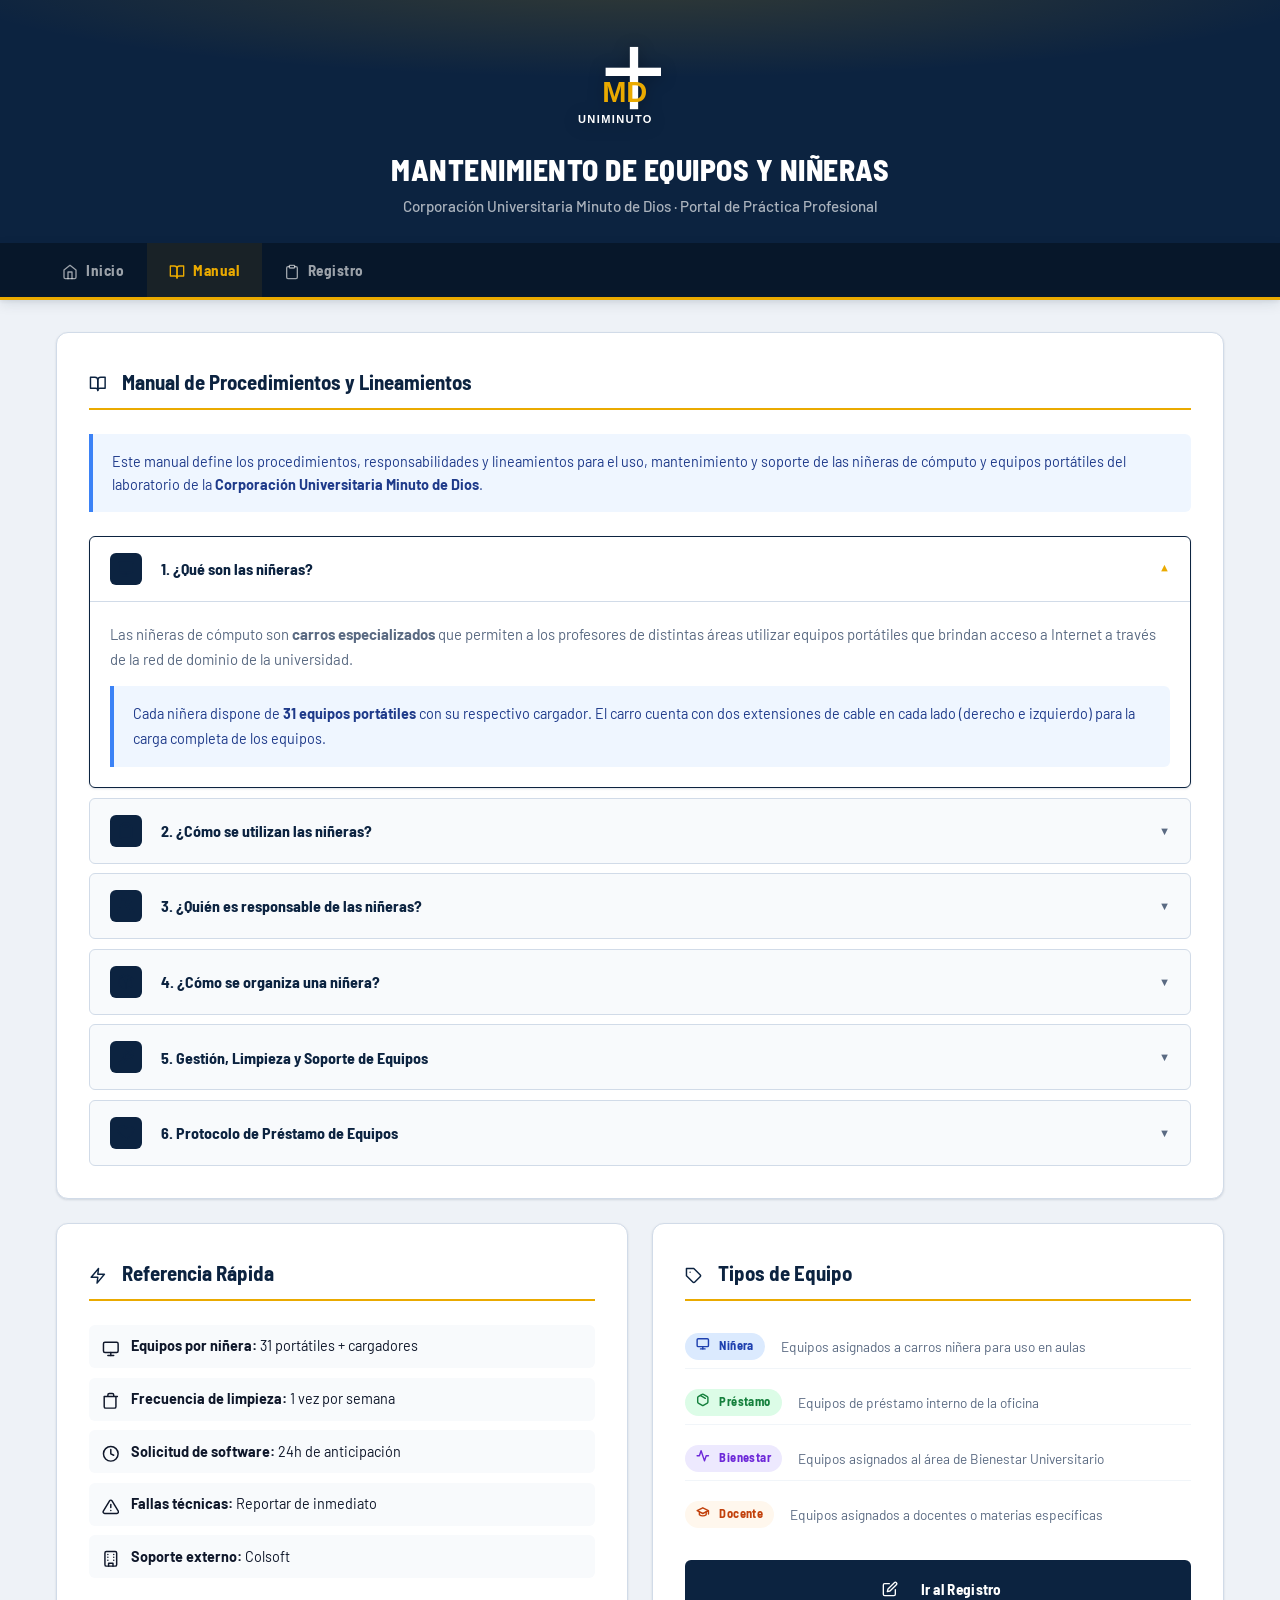
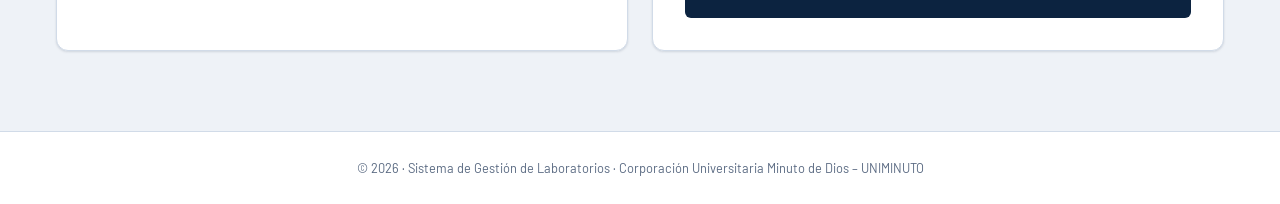
==== manual.html @ 9c257759 "PROYECTO PRACTICA PROFESIONAL - VERSION FINAL" ====
<!DOCTYPE html>
<html lang="es">
<head>
    <meta charset="UTF-8">
    <meta name="viewport" content="width=device-width, initial-scale=1.0">
    <title>Manual – Portal Laboratorios UNIMINUTO</title>
    <link rel="stylesheet" href="styles.css">
</head>
<body>

<header>
    <div class="header-container">
        <div class="logo-container">
            <svg class="uniminuto-logo" viewBox="0 0 200 130" xmlns="http://www.w3.org/2000/svg">
                <rect x="85" y="10" width="12" height="90" fill="#ffffff"/>
                <rect x="50" y="40" width="80" height="12" fill="#ffffff"/>
                <text x="45" y="90" font-family="'Arial Black', sans-serif" font-size="42" fill="#eaaa00" font-weight="bold">MD</text>
                <text x="10" y="120" font-family="'Arial', sans-serif" font-size="16" fill="#ffffff" font-weight="bold" letter-spacing="2">UNIMINUTO</text>
            </svg>
        </div>
        <h1>MANTENIMIENTO DE EQUIPOS Y NIÑERAS</h1>
        <p class="subtitle">Corporación Universitaria Minuto de Dios · Portal de Práctica Profesional</p>
    </div>
</header>

<nav>
    <div class="nav-container">
        <a href="index.html"    class="nav-link"><span class="nav-icon svg-icon" aria-hidden="true"><svg xmlns="http://www.w3.org/2000/svg" viewBox="0 0 24 24" fill="none" stroke="currentColor" stroke-width="2" stroke-linecap="round" stroke-linejoin="round"><path d="M3 9l9-7 9 7v11a2 2 0 0 1-2 2H5a2 2 0 0 1-2-2z"/><polyline points="9 22 9 12 15 12 15 22"/></svg></span> Inicio</a>
        <a href="manual.html"   class="nav-link"><span class="nav-icon svg-icon" aria-hidden="true"><svg xmlns="http://www.w3.org/2000/svg" viewBox="0 0 24 24" fill="none" stroke="currentColor" stroke-width="2" stroke-linecap="round" stroke-linejoin="round"><path d="M2 3h6a4 4 0 0 1 4 4v14a3 3 0 0 0-3-3H2z"/><path d="M22 3h-6a4 4 0 0 0-4 4v14a3 3 0 0 1 3-3h7z"/></svg></span> Manual</a>
        <a href="registro.html" class="nav-link"><span class="nav-icon svg-icon" aria-hidden="true"><svg xmlns="http://www.w3.org/2000/svg" viewBox="0 0 24 24" fill="none" stroke="currentColor" stroke-width="2" stroke-linecap="round" stroke-linejoin="round"><path d="M16 4h2a2 2 0 0 1 2 2v14a2 2 0 0 1-2 2H6a2 2 0 0 1-2-2V6a2 2 0 0 1 2-2h2"/><rect x="8" y="2" width="8" height="4" rx="1" ry="1"/></svg></span> Registro</a>
    </div>
</nav>

<main>
    <div class="grid-2">

        <!-- MANUAL PRINCIPAL -->
        <div class="card col-full">
            <h2 class="card-title">
                <span class="card-title-icon svg-icon" aria-hidden="true"><svg xmlns="http://www.w3.org/2000/svg" viewBox="0 0 24 24" fill="none" stroke="currentColor" stroke-width="2" stroke-linecap="round" stroke-linejoin="round"><path d="M2 3h6a4 4 0 0 1 4 4v14a3 3 0 0 0-3-3H2z"/><path d="M22 3h-6a4 4 0 0 0-4 4v14a3 3 0 0 1 3-3h7z"/></svg></span>
                Manual de Procedimientos y Lineamientos
            </h2>

            <div class="info-box" style="margin-bottom:1.5rem;">
                Este manual define los procedimientos, responsabilidades y lineamientos para el uso,
                mantenimiento y soporte de las niñeras de cómputo y equipos portátiles del laboratorio
                de la <strong>Corporación Universitaria Minuto de Dios</strong>.
            </div>

            <div class="accordion">

                <!-- 1 -->
                <details open>
                    <summary>
                        <span class="acc-icon svg-icon" aria-hidden="true"><svg xmlns="http://www.w3.org/2000/svg" viewBox="0 0 24 24" fill="none" stroke="currentColor" stroke-width="2" stroke-linecap="round" stroke-linejoin="round"><rect x="2" y="3" width="20" height="14" rx="2" ry="2"/><line x1="8" y1="21" x2="16" y2="21"/><line x1="12" y1="17" x2="12" y2="21"/></svg></span>
                        1. ¿Qué son las niñeras?
                        <span class="chevron">▼</span>
                    </summary>
                    <div class="acc-content">
                        <p>Las niñeras de cómputo son <strong>carros especializados</strong> que permiten a los
                        profesores de distintas áreas utilizar equipos portátiles que brindan acceso a Internet
                        a través de la red de dominio de la universidad.</p>
                        <div class="info-box">
                            Cada niñera dispone de <strong>31 equipos portátiles</strong> con su respectivo cargador.
                            El carro cuenta con dos extensiones de cable en cada lado (derecho e izquierdo)
                            para la carga completa de los equipos.
                        </div>
                    </div>
                </details>

                <!-- 2 -->
                <details>
                    <summary>
                        <span class="acc-icon svg-icon" aria-hidden="true"><svg xmlns="http://www.w3.org/2000/svg" viewBox="0 0 24 24" fill="none" stroke="currentColor" stroke-width="2" stroke-linecap="round" stroke-linejoin="round"><path d="M16 4h2a2 2 0 0 1 2 2v14a2 2 0 0 1-2 2H6a2 2 0 0 1-2-2V6a2 2 0 0 1 2-2h2"/><rect x="8" y="2" width="8" height="4" rx="1" ry="1"/></svg></span>
                        2. ¿Cómo se utilizan las niñeras?
                        <span class="chevron">▼</span>
                    </summary>
                    <div class="acc-content">
                        <p>Cada niñera se utiliza de acuerdo con la clase solicitada por el docente.</p>
                        <p>Si el profesor requiere un programa específico, debe solicitarlo directamente con los
                        <strong>responsables de jornada</strong> o con la <strong>jefa de laboratorios de cómputo</strong>
                        con anticipación.</p>
                        <div class="warning-box">
                            <span class="warn-icon svg-icon" aria-hidden="true"><svg xmlns="http://www.w3.org/2000/svg" viewBox="0 0 24 24" fill="none" stroke="currentColor" stroke-width="2" stroke-linecap="round" stroke-linejoin="round"><path d="M10.29 3.86L1.82 18a2 2 0 0 0 1.71 3h16.94a2 2 0 0 0 1.71-3L13.71 3.86a2 2 0 0 0-3.42 0z"/><line x1="12" y1="9" x2="12" y2="13"/><line x1="12" y1="17" x2="12.01" y2="17"/></svg></span>
                            <strong>Importante:</strong> Las solicitudes de software específico deben realizarse
                            con al menos 24 horas de antelación para garantizar su disponibilidad.
                        </div>
                    </div>
                </details>

                <!-- 3 -->
                <details>
                    <summary>
                        <span class="acc-icon svg-icon" aria-hidden="true"><svg xmlns="http://www.w3.org/2000/svg" viewBox="0 0 24 24" fill="none" stroke="currentColor" stroke-width="2" stroke-linecap="round" stroke-linejoin="round"><path d="M17 21v-2a4 4 0 0 0-4-4H5a4 4 0 0 0-4 4v2"/><circle cx="9" cy="7" r="4"/><path d="M23 21v-2a4 4 0 0 0-3-3.87"/><path d="M16 3.13a4 4 0 0 1 0 7.75"/></svg></span>
                        3. ¿Quién es responsable de las niñeras?
                        <span class="chevron">▼</span>
                    </summary>
                    <div class="acc-content">
                        <p>Los responsables de las niñeras y equipos son:</p>
                        <ul class="acc-list">
                            <li>El <strong>practicante</strong> asignado a la jornada.</li>
                            <li>Los <strong>responsables de jornada</strong> del laboratorio.</li>
                            <li>La <strong>jefa de laboratorios de cómputo</strong> como supervisora general.</li>
                        </ul>
                        <p>Todos son corresponsables tanto de los laboratorios de cómputo como de las niñeras
                        y los equipos de préstamo dentro de la oficina.</p>
                    </div>
                </details>

                <!-- 4 -->
                <details>
                    <summary>
                        <span class="acc-icon svg-icon" aria-hidden="true"><svg xmlns="http://www.w3.org/2000/svg" viewBox="0 0 24 24" fill="none" stroke="currentColor" stroke-width="2" stroke-linecap="round" stroke-linejoin="round"><line x1="16.5" y1="9.4" x2="7.5" y2="4.21"/><path d="M21 16V8a2 2 0 0 0-1-1.73l-7-4a2 2 0 0 0-2 0l-7 4A2 2 0 0 0 3 8v8a2 2 0 0 0 1 1.73l7 4a2 2 0 0 0 2 0l7-4A2 2 0 0 0 21 16z"/><polyline points="3.27 6.96 12 12.01 20.73 6.96"/><line x1="12" y1="22.08" x2="12" y2="12"/></svg></span>
                        4. ¿Cómo se organiza una niñera?
                        <span class="chevron">▼</span>
                    </summary>
                    <div class="acc-content">
                        <p>Cada niñera contiene bandejas de hierro. El equipo portátil debe colocarse
                        con el <strong>enchufe del cargador visible</strong>.</p>
                        <p>Los cargadores deben estar <strong>envueltos correctamente</strong> según las
                        indicaciones del responsable de jornada y conectados a los equipos.</p>
                        <div class="warning-box">
                            <span class="warn-icon svg-icon" aria-hidden="true"><svg xmlns="http://www.w3.org/2000/svg" viewBox="0 0 24 24" fill="none" stroke="currentColor" stroke-width="2" stroke-linecap="round" stroke-linejoin="round"><path d="M10.29 3.86L1.82 18a2 2 0 0 0 1.71 3h16.94a2 2 0 0 0 1.71-3L13.71 3.86a2 2 0 0 0-3.42 0z"/><line x1="12" y1="9" x2="12" y2="13"/><line x1="12" y1="17" x2="12.01" y2="17"/></svg></span>
                            <strong>Nota institucional:</strong> Las niñeras siempre deben entregarse de
                            manera ordenada desde la oficina y devolverse en el mismo estado. Si el docente
                            causa algún daño o entrega la niñera en mal estado, <strong>no se recibirá</strong>
                            y se notificará a la jefa de laboratorios.
                        </div>
                    </div>
                </details>

                <!-- 5 -->
                <details>
                    <summary>
                        <span class="acc-icon svg-icon" aria-hidden="true"><svg xmlns="http://www.w3.org/2000/svg" viewBox="0 0 24 24" fill="none" stroke="currentColor" stroke-width="2" stroke-linecap="round" stroke-linejoin="round"><path d="M14.7 6.3a1 1 0 0 0 0 1.4l1.6 1.6a1 1 0 0 0 1.4 0l3.77-3.77a6 6 0 0 1-7.94 7.94l-6.91 6.91a2.12 2.12 0 0 1-3-3l6.91-6.91a6 6 0 0 1 7.94-7.94l-3.76 3.76z"/></svg></span>
                        5. Gestión, Limpieza y Soporte de Equipos
                        <span class="chevron">▼</span>
                    </summary>
                    <div class="acc-content">

                        <h3>
                            <span class="h3-icon svg-icon" aria-hidden="true"><svg xmlns="http://www.w3.org/2000/svg" viewBox="0 0 24 24" fill="none" stroke="currentColor" stroke-width="2" stroke-linecap="round" stroke-linejoin="round"><path d="M21 15v4a2 2 0 0 1-2 2H5a2 2 0 0 1-2-2v-4"/><polyline points="17 8 12 3 7 8"/><line x1="12" y1="3" x2="12" y2="15"/></svg></span>
                            Entrega y Recepción
                        </h3>
                        <p>Cada equipo se entrega con su cargador y posee un número asignado que debe
                        registrarse en el Excel correspondiente. Los equipos deben entregarse y devolverse
                        en <strong>buen estado</strong>; cualquier daño debe reportarse de inmediato.</p>

                        <h3>
                            <span class="h3-icon svg-icon" aria-hidden="true"><svg xmlns="http://www.w3.org/2000/svg" viewBox="0 0 24 24" fill="none" stroke="currentColor" stroke-width="2" stroke-linecap="round" stroke-linejoin="round"><path d="M3 6h18M8 6V4a2 2 0 0 1 2-2h4a2 2 0 0 1 2 2v2m3 0v14a2 2 0 0 1-2 2H5a2 2 0 0 1-2-2V6h18"/></svg></span>
                            Protocolo de Limpieza Semanal
                        </h3>
                        <p>Los equipos deben limpiarse <strong>1 vez por semana sin excepciones</strong>.
                        Elementos autorizados dentro de la oficina:</p>
                        <ul class="acc-list">
                            <li><strong>Limpiador de pantalla líquido</strong> — únicamente para pantallas.</li>
                            <li><strong>Trapos secos</strong> — para la limpieza general del equipo.</li>
                            <li><strong>Espuma especializada</strong> — se aplica al trapo para teclado y
                                partes exteriores (no en pantalla).</li>
                        </ul>

                        <h3>
                            <span class="h3-icon svg-icon" aria-hidden="true"><svg xmlns="http://www.w3.org/2000/svg" viewBox="0 0 24 24" fill="none" stroke="currentColor" stroke-width="2" stroke-linecap="round" stroke-linejoin="round"><path d="M10.29 3.86L1.82 18a2 2 0 0 0 1.71 3h16.94a2 2 0 0 0 1.71-3L13.71 3.86a2 2 0 0 0-3.42 0z"/><line x1="12" y1="9" x2="12" y2="13"/><line x1="12" y1="17" x2="12.01" y2="17"/></svg></span>
                            Reporte de Fallas
                        </h3>
                        <p>Ante cualquier daño o falla técnica, el reporte debe hacerse
                        <strong>de inmediato</strong> con el responsable de jornada y la jefa de laboratorio,
                        para aplicar las medidas de garantía o soporte técnico por parte de <em>Colsoft</em>.</p>

                        <div class="info-box" style="margin-top:1rem;">
                            <span class="info-icon svg-icon" aria-hidden="true"><svg xmlns="http://www.w3.org/2000/svg" viewBox="0 0 24 24" fill="none" stroke="currentColor" stroke-width="2" stroke-linecap="round" stroke-linejoin="round"><line x1="9" y1="18" x2="15" y2="18"/><line x1="10" y1="22" x2="14" y2="22"/><path d="M15.09 14c.18-.98.65-1.74 1.41-2.5A4.65 4.65 0 0 0 18 8 6 6 0 0 0 6 8c0 1 .23 2.23 1.5 3.5A4.61 4.61 0 0 1 8.91 14"/></svg></span>
                            <strong>Tip:</strong> Utiliza la sección de <a href="registro.html" style="color:var(--primary);font-weight:700;">Registro</a>
                            para documentar cada falla o mantenimiento realizado.
                        </div>
                    </div>
                </details>

                <!-- 6 -->
                <details>
                    <summary>
                        <span class="acc-icon svg-icon" aria-hidden="true"><svg xmlns="http://www.w3.org/2000/svg" viewBox="0 0 24 24" fill="none" stroke="currentColor" stroke-width="2" stroke-linecap="round" stroke-linejoin="round"><path d="M20.84 4.61a5.5 5.5 0 0 0-7.78 0L12 5.67l-1.06-1.06a5.5 5.5 0 0 0-7.78 7.78l1.06 1.06L12 21.23l7.78-7.78 1.06-1.06a5.5 5.5 0 0 0 0-7.78z"/></svg></span>
                        6. Protocolo de Préstamo de Equipos
                        <span class="chevron">▼</span>
                    </summary>
                    <div class="acc-content">
                        <p>El préstamo de equipos internos (no pertenecientes a niñeras) sigue un proceso
                        de registro obligatorio:</p>
                        <ul class="acc-list">
                            <li>Verificar la identidad del solicitante (docente o administrativo).</li>
                            <li>Registrar el serial del equipo, tipo y nombre del responsable en el sistema.</li>
                            <li>Entregar el equipo con cargador en perfecto estado.</li>
                            <li>Verificar el estado del equipo a la devolución antes de firmar conformidad.</li>
                        </ul>
                        <div class="warning-box">
                            <span class="warn-icon svg-icon" aria-hidden="true"><svg xmlns="http://www.w3.org/2000/svg" viewBox="0 0 24 24" fill="none" stroke="currentColor" stroke-width="2" stroke-linecap="round" stroke-linejoin="round"><path d="M10.29 3.86L1.82 18a2 2 0 0 0 1.71 3h16.94a2 2 0 0 0 1.71-3L13.71 3.86a2 2 0 0 0-3.42 0z"/><line x1="12" y1="9" x2="12" y2="13"/><line x1="12" y1="17" x2="12.01" y2="17"/></svg></span>
                            Si el equipo es devuelto con daños, <strong>no se acepta</strong> y se escala
                            directamente a la jefa de laboratorios sin excepción.
                        </div>
                    </div>
                </details>

            </div>
        </div>

        <!-- REFERENCIA RÁPIDA -->
        <div class="card">
            <h2 class="card-title">
                <span class="card-title-icon svg-icon" aria-hidden="true"><svg xmlns="http://www.w3.org/2000/svg" viewBox="0 0 24 24" fill="none" stroke="currentColor" stroke-width="2" stroke-linecap="round" stroke-linejoin="round"><polygon points="13 2 3 14 12 14 11 22 21 10 12 10 13 2"/></svg></span>
                Referencia Rápida
            </h2>
            <div style="display:flex;flex-direction:column;gap:.6rem;font-size:.9rem;">
                <div class="ref-item">
                    <span class="ref-icon svg-icon" aria-hidden="true"><svg xmlns="http://www.w3.org/2000/svg" viewBox="0 0 24 24" fill="none" stroke="currentColor" stroke-width="2" stroke-linecap="round" stroke-linejoin="round"><rect x="2" y="3" width="20" height="14" rx="2" ry="2"/><line x1="8" y1="21" x2="16" y2="21"/><line x1="12" y1="17" x2="12" y2="21"/></svg></span>
                    <span><strong>Equipos por niñera:</strong> 31 portátiles + cargadores</span>
                </div>
                <div class="ref-item">
                    <span class="ref-icon svg-icon" aria-hidden="true"><svg xmlns="http://www.w3.org/2000/svg" viewBox="0 0 24 24" fill="none" stroke="currentColor" stroke-width="2" stroke-linecap="round" stroke-linejoin="round"><path d="M3 6h18M8 6V4a2 2 0 0 1 2-2h4a2 2 0 0 1 2 2v2m3 0v14a2 2 0 0 1-2 2H5a2 2 0 0 1-2-2V6h18"/></svg></span>
                    <span><strong>Frecuencia de limpieza:</strong> 1 vez por semana</span>
                </div>
                <div class="ref-item">
                    <span class="ref-icon svg-icon" aria-hidden="true"><svg xmlns="http://www.w3.org/2000/svg" viewBox="0 0 24 24" fill="none" stroke="currentColor" stroke-width="2" stroke-linecap="round" stroke-linejoin="round"><circle cx="12" cy="12" r="10"/><polyline points="12 6 12 12 16 14"/></svg></span>
                    <span><strong>Solicitud de software:</strong> 24h de anticipación</span>
                </div>
                <div class="ref-item">
                    <span class="ref-icon svg-icon" aria-hidden="true"><svg xmlns="http://www.w3.org/2000/svg" viewBox="0 0 24 24" fill="none" stroke="currentColor" stroke-width="2" stroke-linecap="round" stroke-linejoin="round"><path d="M10.29 3.86L1.82 18a2 2 0 0 0 1.71 3h16.94a2 2 0 0 0 1.71-3L13.71 3.86a2 2 0 0 0-3.42 0z"/><line x1="12" y1="9" x2="12" y2="13"/><line x1="12" y1="17" x2="12.01" y2="17"/></svg></span>
                    <span><strong>Fallas técnicas:</strong> Reportar de inmediato</span>
                </div>
                <div class="ref-item">
                    <span class="ref-icon svg-icon" aria-hidden="true"><svg xmlns="http://www.w3.org/2000/svg" viewBox="0 0 24 24" fill="none" stroke="currentColor" stroke-width="2" stroke-linecap="round" stroke-linejoin="round"><rect x="4" y="2" width="16" height="20" rx="2" ry="2"/><path d="M9 22v-4h6v4"/><path d="M8 6h.01M16 6h.01M8 10h.01M16 10h.01M8 14h.01M16 14h.01"/></svg></span>
                    <span><strong>Soporte externo:</strong> Colsoft</span>
                </div>
            </div>
        </div>

        <!-- TIPOS DE EQUIPO -->
        <div class="card">
            <h2 class="card-title">
                <span class="card-title-icon svg-icon" aria-hidden="true"><svg xmlns="http://www.w3.org/2000/svg" viewBox="0 0 24 24" fill="none" stroke="currentColor" stroke-width="2" stroke-linecap="round" stroke-linejoin="round"><path d="M20.59 13.41l-7.17 7.17a2 2 0 0 1-2.83 0L2 12V2h10l8.59 8.59a2 2 0 0 1 0 2.82z"/><line x1="7" y1="7" x2="7.01" y2="7"/></svg></span>
                Tipos de Equipo
            </h2>
            <div style="display:flex;flex-direction:column;gap:.75rem;">
                <div class="type-row">
                    <span class="badge badge-ninera">
                        <span class="badge-icon svg-icon" aria-hidden="true"><svg xmlns="http://www.w3.org/2000/svg" viewBox="0 0 24 24" fill="none" stroke="currentColor" stroke-width="2.5" stroke-linecap="round" stroke-linejoin="round"><rect x="2" y="3" width="20" height="14" rx="2" ry="2"/><line x1="8" y1="21" x2="16" y2="21"/><line x1="12" y1="17" x2="12" y2="21"/></svg></span>
                        Niñera
                    </span>
                    <span class="type-desc">Equipos asignados a carros niñera para uso en aulas</span>
                </div>
                <div class="type-row">
                    <span class="badge badge-prestamo">
                        <span class="badge-icon svg-icon" aria-hidden="true"><svg xmlns="http://www.w3.org/2000/svg" viewBox="0 0 24 24" fill="none" stroke="currentColor" stroke-width="2.5" stroke-linecap="round" stroke-linejoin="round"><line x1="16.5" y1="9.4" x2="7.5" y2="4.21"/><path d="M21 16V8a2 2 0 0 0-1-1.73l-7-4a2 2 0 0 0-2 0l-7 4A2 2 0 0 0 3 8v8a2 2 0 0 0 1 1.73l7 4a2 2 0 0 0 2 0l7-4A2 2 0 0 0 21 16z"/></svg></span>
                        Préstamo
                    </span>
                    <span class="type-desc">Equipos de préstamo interno de la oficina</span>
                </div>
                <div class="type-row">
                    <span class="badge badge-bienestar">
                        <span class="badge-icon svg-icon" aria-hidden="true"><svg xmlns="http://www.w3.org/2000/svg" viewBox="0 0 24 24" fill="none" stroke="currentColor" stroke-width="2.5" stroke-linecap="round" stroke-linejoin="round"><path d="M22 12h-4l-3 9L9 3l-3 9H2"/></svg></span>
                        Bienestar
                    </span>
                    <span class="type-desc">Equipos asignados al área de Bienestar Universitario</span>
                </div>
                <div class="type-row">
                    <span class="badge badge-docente">
                        <span class="badge-icon svg-icon" aria-hidden="true"><svg xmlns="http://www.w3.org/2000/svg" viewBox="0 0 24 24" fill="none" stroke="currentColor" stroke-width="2.5" stroke-linecap="round" stroke-linejoin="round"><path d="M22 10v6M2 10l10-5 10 5-10 5z"/><path d="M6 12v5c3 3 9 3 12 0v-5"/></svg></span>
                        Docente
                    </span>
                    <span class="type-desc">Equipos asignados a docentes o materias específicas</span>
                </div>
            </div>
            <div style="margin-top:1.5rem;">
                <a href="registro.html" class="btn btn-primary">
                    <span class="btn-icon svg-icon" aria-hidden="true"><svg xmlns="http://www.w3.org/2000/svg" viewBox="0 0 24 24" fill="none" stroke="currentColor" stroke-width="2" stroke-linecap="round" stroke-linejoin="round"><path d="M11 4H4a2 2 0 0 0-2 2v14a2 2 0 0 0 2 2h14a2 2 0 0 0 2-2v-7"/><path d="M18.5 2.5a2.121 2.121 0 0 1 3 3L12 15l-4 1 1-4 9.5-9.5z"/></svg></span>
                    Ir al Registro
                </a>
            </div>
        </div>

    </div>
</main>

<footer>
    <p>&copy; 2026 · Sistema de Gestión de Laboratorios · Corporación Universitaria Minuto de Dios – UNIMINUTO</p>
</footer>

<script src="shared.js"></script>

<style>
/* SVG icon sizing */
.svg-icon svg { width: 1.15em; height: 1.15em; display: inline-block; vertical-align: middle; }
.nav-icon.svg-icon svg { width: 1rem; height: 1rem; }
.acc-icon.svg-icon { margin-right: .5rem; }
.acc-icon.svg-icon svg { width: 1.1rem; height: 1.1rem; vertical-align: -0.1em; }
.card-title-icon.svg-icon { margin-right: .35rem; }
.card-title-icon.svg-icon svg { width: 1.1rem; height: 1.1rem; vertical-align: -0.15em; }
.ref-icon.svg-icon { flex-shrink: 0; margin-top: .05rem; }
.ref-icon.svg-icon svg { width: 1.1rem; height: 1.1rem; }
.h3-icon.svg-icon { margin-right: .35rem; }
.h3-icon.svg-icon svg { width: 1rem; height: 1rem; vertical-align: -0.1em; }
.warn-icon.svg-icon { margin-right: .4rem; vertical-align: middle; }
.warn-icon.svg-icon svg { width: 1rem; height: 1rem; }
.info-icon.svg-icon { margin-right: .4rem; vertical-align: middle; }
.info-icon.svg-icon svg { width: 1rem; height: 1rem; }
.badge-icon.svg-icon { margin-right: .3rem; }
.badge-icon.svg-icon svg { width: .85rem; height: .85rem; vertical-align: -0.05em; }
.btn-icon.svg-icon { margin-right: .4rem; }
.btn-icon.svg-icon svg { width: 1rem; height: 1rem; vertical-align: -0.1em; }

.ref-item {
    display: flex;
    align-items: flex-start;
    gap: .75rem;
    padding: .6rem .8rem;
    background: #f8fafc;
    border-radius: 6px;
}

.type-row {
    display: flex;
    align-items: center;
    gap: 1rem;
    padding: .5rem 0;
    border-bottom: 1px solid #f1f5f9;
}
.type-row:last-child { border-bottom: none; }
.type-desc { font-size: .85rem; color: var(--text-secondary); }

.warning-box { display: flex; align-items: flex-start; gap: .5rem; }
.info-box > .info-icon.svg-icon { display: inline; }
</style>
</body>
</html>
---- styles.css ----
/* ==========================================================================
   GOOGLE FONTS - Tipografía Institucional
   ========================================================================== */
@import url('https://fonts.googleapis.com/css2?family=Barlow+Semi+Condensed:wght@600;700;800&family=Barlow:wght@400;500;600;700&display=swap');

/* ==========================================================================
   VARIABLES DE DISEÑO - PALETA INSTITUCIONAL UNIMINUTO
   ========================================================================== */
:root {
    --bg-main:        #eef2f7;
    --bg-card:        #ffffff;
    --text-primary:   #0f172a;
    --text-secondary: #5a6a82;

    --primary:        #0c2340;
    --primary-light:  #163459;
    --primary-dark:   #07172a;
    --accent:         #eaaa00;
    --accent-hover:   #d49900;

    --green:  #16a34a;
    --red:    #dc2626;
    --purple: #7c3aed;
    --orange: #ea580c;

    --border: #d1dbe8;
    --radius: 6px;
    --radius-lg: 12px;
    --shadow-sm: 0 1px 3px rgba(12,35,64,.08), 0 1px 2px rgba(12,35,64,.06);
    --shadow-md: 0 4px 12px rgba(12,35,64,.10), 0 2px 4px rgba(12,35,64,.06);
    --shadow-lg: 0 10px 30px rgba(12,35,64,.15);
    --transition: 0.22s ease;

    --font-heading: 'Barlow Semi Condensed', sans-serif;
    --font-body:    'Barlow', sans-serif;
}

/* ==========================================================================
   RESET & BASE
   ========================================================================== */
*, *::before, *::after {
    margin: 0; padding: 0;
    box-sizing: border-box;
}

body {
    font-family: var(--font-body);
    background: var(--bg-main);
    color: var(--text-primary);
    line-height: 1.6;
    min-height: 100vh;
    display: flex;
    flex-direction: column;
}

a { text-decoration: none; color: inherit; }

ul { list-style: none; }

/* ==========================================================================
   HEADER
   ========================================================================== */
header {
    background: var(--primary);
    color: #fff;
    padding: 2.5rem 1.5rem 1.5rem;
    text-align: center;
    position: relative;
    overflow: hidden;
}

header::before {
    content: '';
    position: absolute;
    inset: 0;
    background: radial-gradient(ellipse 80% 60% at 50% -10%, rgba(234,170,0,.18) 0%, transparent 70%);
    pointer-events: none;
}

.header-container { position: relative; z-index: 1; }

.logo-container {
    display: flex;
    justify-content: center;
    margin-bottom: 1.4rem;
}

.uniminuto-logo {
    height: 90px;
    width: auto;
    max-width: 95%;
    filter: drop-shadow(0 2px 8px rgba(0,0,0,.3));
}

header h1 {
    font-family: var(--font-heading);
    font-size: 1.85rem;
    font-weight: 800;
    letter-spacing: 0.5px;
    line-height: 1.2;
    margin-bottom: 0.4rem;
}

.subtitle {
    color: rgba(255,255,255,.65);
    font-size: 0.95rem;
    font-weight: 500;
}

/* ==========================================================================
   NAVIGATION
   ========================================================================== */
nav {
    background: var(--primary-dark);
    border-bottom: 3px solid var(--accent);
    position: sticky;
    top: 0;
    z-index: 100;
    box-shadow: var(--shadow-md);
}

.nav-container {
    max-width: 1200px;
    margin: 0 auto;
    display: flex;
    align-items: stretch;
    gap: 0;
}

.nav-link {
    color: rgba(255,255,255,.6);
    padding: 0.9rem 1.4rem;
    font-family: var(--font-heading);
    font-size: 0.95rem;
    font-weight: 700;
    letter-spacing: 0.5px;
    display: flex;
    align-items: center;
    gap: 0.5rem;
    position: relative;
    transition: var(--transition);
    border-bottom: 3px solid transparent;
    margin-bottom: -3px;
    white-space: nowrap;
}

.nav-link:hover {
    color: #fff;
    background: rgba(255,255,255,.06);
}

.nav-link.active {
    color: var(--accent);
    border-bottom-color: var(--accent);
    background: rgba(234,170,0,.08);
}

.nav-icon { font-size: 1rem; }

/* ==========================================================================
   MAIN LAYOUT
   ========================================================================== */
main {
    flex: 1;
    max-width: 1200px;
    width: 100%;
    margin: 0 auto;
    padding: 2rem 1rem;
}

.grid-2 {
    display: grid;
    grid-template-columns: 1fr 1fr;
    gap: 1.5rem;
}

.col-full { grid-column: 1 / -1; }

/* ==========================================================================
   CARD
   ========================================================================== */
.card {
    background: var(--bg-card);
    border-radius: var(--radius-lg);
    padding: 2rem;
    box-shadow: var(--shadow-sm);
    border: 1px solid var(--border);
    transition: box-shadow var(--transition);
}

.card:hover { box-shadow: var(--shadow-md); }

.card-title {
    font-family: var(--font-heading);
    font-size: 1.3rem;
    font-weight: 700;
    color: var(--primary);
    margin-bottom: 1.5rem;
    padding-bottom: 0.6rem;
    border-bottom: 2px solid var(--accent);
    display: flex;
    align-items: center;
    gap: 0.6rem;
}

/* ==========================================================================
   STAT CARDS (dashboard)
   ========================================================================== */
.stats-grid {
    display: grid;
    grid-template-columns: repeat(4, 1fr);
    gap: 1.25rem;
    margin-bottom: 2rem;
}

.stat-card {
    background: var(--bg-card);
    border-radius: var(--radius-lg);
    padding: 1.5rem;
    box-shadow: var(--shadow-sm);
    border: 1px solid var(--border);
    display: flex;
    align-items: center;
    gap: 1.2rem;
    transition: transform var(--transition), box-shadow var(--transition);
    position: relative;
    overflow: hidden;
}

.stat-card::before {
    content: '';
    position: absolute;
    left: 0; top: 0; bottom: 0;
    width: 4px;
    border-radius: var(--radius-lg) 0 0 var(--radius-lg);
}

.stat-card:hover { transform: translateY(-2px); box-shadow: var(--shadow-md); }

.stat-card.blue::before   { background: var(--primary); }
.stat-card.green::before  { background: var(--green); }
.stat-card.purple::before { background: var(--purple); }
.stat-card.orange::before { background: var(--orange); }

.stat-icon-wrap {
    width: 52px; height: 52px;
    border-radius: var(--radius);
    display: flex;
    align-items: center;
    justify-content: center;
    font-size: 1.5rem;
    flex-shrink: 0;
}

.stat-card.blue   .stat-icon-wrap { background: #e8eef8; }
.stat-card.green  .stat-icon-wrap { background: #dcfce7; }
.stat-card.purple .stat-icon-wrap { background: #ede9fe; }
.stat-card.orange .stat-icon-wrap { background: #fff7ed; }

.stat-value {
    font-family: var(--font-heading);
    font-size: 2.4rem;
    font-weight: 800;
    line-height: 1;
    color: var(--primary);
}

.stat-label {
    font-size: 0.78rem;
    font-weight: 600;
    color: var(--text-secondary);
    text-transform: uppercase;
    letter-spacing: 0.6px;
    margin-top: 0.2rem;
}

/* ==========================================================================
   QUICK ACCESS (dashboard)
   ========================================================================== */
.quick-grid {
    display: grid;
    grid-template-columns: repeat(2, 1fr);
    gap: 1rem;
}

.quick-card {
    display: flex;
    align-items: center;
    gap: 1rem;
    padding: 1.2rem 1.4rem;
    border: 1.5px solid var(--border);
    border-radius: var(--radius);
    cursor: pointer;
    transition: var(--transition);
    background: #f8fafc;
    text-decoration: none;
    color: var(--primary);
}

.quick-card:hover {
    border-color: var(--primary);
    background: #eef2f7;
    transform: translateX(3px);
}

.quick-card .qc-icon {
    font-size: 1.8rem;
    width: 44px;
    text-align: center;
    flex-shrink: 0;
}

.quick-card .qc-title {
    font-family: var(--font-heading);
    font-size: 1rem;
    font-weight: 700;
    margin-bottom: 0.1rem;
}

.quick-card .qc-desc {
    font-size: 0.8rem;
    color: var(--text-secondary);
}

/* ==========================================================================
   ACCORDION (manual)
   ========================================================================== */
.accordion { display: flex; flex-direction: column; gap: 0.6rem; }

.accordion details {
    background: #f8fafc;
    border: 1px solid var(--border);
    border-radius: var(--radius);
    overflow: hidden;
    transition: border-color var(--transition);
}

.accordion details[open] {
    border-color: var(--primary);
    background: #fff;
    box-shadow: var(--shadow-sm);
}

.accordion summary {
    padding: 1rem 1.25rem;
    font-family: var(--font-heading);
    font-size: 1rem;
    font-weight: 700;
    color: var(--primary);
    cursor: pointer;
    list-style: none;
    display: flex;
    align-items: center;
    gap: 0.7rem;
    position: relative;
    transition: background var(--transition);
    user-select: none;
}

.accordion summary::-webkit-details-marker { display: none; }
.accordion summary::marker { display: none; }

.accordion summary .chevron {
    margin-left: auto;
    font-size: 0.7rem;
    color: var(--text-secondary);
    transition: transform var(--transition);
}

.accordion details[open] summary .chevron {
    transform: rotate(180deg);
    color: var(--accent);
}

.accordion .acc-icon {
    width: 32px; height: 32px;
    background: var(--primary);
    border-radius: 6px;
    display: flex;
    align-items: center;
    justify-content: center;
    font-size: 1rem;
    flex-shrink: 0;
}

.accordion .acc-content {
    padding: 1.25rem;
    border-top: 1px solid var(--border);
    color: var(--text-secondary);
    font-size: 0.93rem;
    line-height: 1.7;
    animation: fadeIn .2s ease;
}

.accordion .acc-content p { margin-bottom: 0.85rem; }
.accordion .acc-content p:last-child { margin-bottom: 0; }

.accordion .acc-content h3 {
    font-family: var(--font-heading);
    font-size: 1rem;
    color: var(--primary);
    margin: 1.2rem 0 0.5rem;
    font-weight: 700;
}

.accordion .acc-content h3:first-child { margin-top: 0; }

.acc-list {
    margin: 0.5rem 0 0.85rem 0;
    display: flex;
    flex-direction: column;
    gap: 0.4rem;
}

.acc-list li {
    display: flex;
    align-items: flex-start;
    gap: 0.5rem;
    padding: 0.4rem 0;
}

.acc-list li::before {
    content: '•';
    color: var(--accent);
    font-size: 1.2rem;
    line-height: 1.3;
    flex-shrink: 0;
}

.warning-box {
    background: #fefce8;
    border-left: 4px solid var(--accent);
    padding: 1rem 1.2rem;
    border-radius: 0 var(--radius) var(--radius) 0;
    margin-top: 1rem;
    color: #713f12;
    font-size: 0.9rem;
}

.info-box {
    background: #eff6ff;
    border-left: 4px solid #3b82f6;
    padding: 1rem 1.2rem;
    border-radius: 0 var(--radius) var(--radius) 0;
    color: #1e3a8a;
    font-size: 0.9rem;
    margin-top: 0.75rem;
}

/* ==========================================================================
   FORM
   ========================================================================== */
.form-instruction {
    color: var(--text-secondary);
    font-size: 0.9rem;
    margin-bottom: 1.5rem;
    padding: 0.75rem 1rem;
    background: #f0f4ff;
    border-radius: var(--radius);
    border-left: 3px solid var(--primary);
}

.form-row {
    display: grid;
    grid-template-columns: 1fr 1fr;
    gap: 1.2rem;
}

.form-group { margin-bottom: 1.1rem; }

.form-group label {
    display: block;
    margin-bottom: 0.4rem;
    font-weight: 700;
    font-size: 0.85rem;
    color: var(--primary);
    letter-spacing: 0.2px;
}

.form-group label .required { color: var(--red); margin-left: 2px; }

.form-group input,
.form-group select,
.form-group textarea {
    width: 100%;
    padding: 0.7rem 0.95rem;
    border: 1.5px solid var(--border);
    border-radius: var(--radius);
    background: #f8fafc;
    color: var(--text-primary);
    font-family: var(--font-body);
    font-size: 0.95rem;
    transition: var(--transition);
    appearance: none;
}

.form-group input:focus,
.form-group select:focus,
.form-group textarea:focus {
    outline: none;
    border-color: var(--primary);
    background: #fff;
    box-shadow: 0 0 0 3px rgba(12,35,64,.08);
}

.form-group input.is-error,
.form-group select.is-error { border-color: var(--red); background: #fef2f2; }

.field-error {
    display: none;
    color: var(--red);
    font-size: 0.8rem;
    margin-top: 0.3rem;
}

.field-error.show { display: block; }

/* ==========================================================================
   BUTTONS
   ========================================================================== */
.btn {
    display: inline-flex;
    align-items: center;
    justify-content: center;
    gap: 0.5rem;
    padding: 0.72rem 1.5rem;
    font-family: var(--font-heading);
    font-size: 0.95rem;
    font-weight: 700;
    letter-spacing: 0.3px;
    border-radius: var(--radius);
    border: none;
    cursor: pointer;
    transition: var(--transition);
    white-space: nowrap;
}

.btn:disabled { opacity: 0.45; cursor: not-allowed; pointer-events: none; }

.btn-primary {
    background: var(--primary);
    color: #fff;
    width: 100%;
}
.btn-primary:hover { background: var(--primary-light); }

.btn-accent {
    background: var(--accent);
    color: var(--primary);
}
.btn-accent:hover { background: var(--accent-hover); }

.btn-success {
    background: var(--green);
    color: #fff;
}
.btn-success:hover { background: #15803d; }

.btn-ghost {
    background: transparent;
    border: 1.5px solid var(--border);
    color: var(--text-secondary);
    font-size: 0.88rem;
    padding: 0.5rem 1.1rem;
}
.btn-ghost:hover { background: #f1f5f9; border-color: #94a3b8; }

.btn-danger-ghost {
    background: transparent;
    border: 1.5px solid var(--border);
    color: var(--red);
    font-size: 0.88rem;
    padding: 0.5rem 1.1rem;
}
.btn-danger-ghost:hover { background: #fef2f2; border-color: var(--red); }

.btn-icon {
    background: transparent;
    border: none;
    cursor: pointer;
    padding: 0.3rem 0.5rem;
    border-radius: 4px;
    transition: background var(--transition);
    font-size: 1rem;
}
.btn-icon:hover { background: #f1f5f9; }
.btn-icon.del:hover { background: #fee2e2; }

/* ==========================================================================
   BADGES
   ========================================================================== */
.badge {
    display: inline-flex;
    align-items: center;
    gap: 0.3rem;
    padding: 0.22rem 0.7rem;
    border-radius: 9999px;
    font-family: var(--font-heading);
    font-size: 0.78rem;
    font-weight: 700;
    letter-spacing: 0.4px;
    white-space: nowrap;
}

.badge-ninera   { background: #dbeafe; color: #1e40af; }
.badge-prestamo { background: #dcfce7; color: #15803d; }
.badge-bienestar{ background: #ede9fe; color: #6d28d9; }
.badge-docente  { background: #fff7ed; color: #c2410c; }

/* ==========================================================================
   FILTER BAR (registro)
   ========================================================================== */
.filter-bar {
    display: flex;
    gap: 0.75rem;
    margin-bottom: 1.25rem;
    flex-wrap: wrap;
    align-items: center;
}

.filter-bar input,
.filter-bar select {
    padding: 0.6rem 0.9rem;
    border: 1.5px solid var(--border);
    border-radius: var(--radius);
    font-family: var(--font-body);
    font-size: 0.9rem;
    background: #f8fafc;
    color: var(--text-primary);
    transition: border-color var(--transition);
}

.filter-bar input { flex: 1; min-width: 180px; }
.filter-bar select { width: 180px; }

.filter-bar input:focus,
.filter-bar select:focus {
    outline: none;
    border-color: var(--primary);
}

.records-count {
    font-size: 0.82rem;
    color: var(--text-secondary);
    font-weight: 600;
    margin-left: auto;
    white-space: nowrap;
}

/* ==========================================================================
   TABLE
   ========================================================================== */
.table-wrap {
    width: 100%;
    overflow-x: auto;
    border: 1px solid var(--border);
    border-radius: var(--radius);
}

table {
    width: 100%;
    border-collapse: collapse;
    font-size: 0.9rem;
}

thead th {
    padding: 0.85rem 1rem;
    background: #f1f5f9;
    color: var(--primary);
    font-family: var(--font-heading);
    font-weight: 700;
    font-size: 0.82rem;
    letter-spacing: 0.5px;
    text-align: left;
    white-space: nowrap;
    border-bottom: 1.5px solid var(--border);
}

tbody td {
    padding: 0.85rem 1rem;
    border-bottom: 1px solid #f1f5f9;
    vertical-align: middle;
    color: var(--text-primary);
}

tbody tr:last-child td { border-bottom: none; }

tbody tr { transition: background var(--transition); }
tbody tr:hover { background: #f8fafc; }

.td-serial {
    font-family: var(--font-heading);
    font-size: 0.9rem;
    font-weight: 700;
    color: var(--primary);
}

.td-date {
    font-size: 0.82rem;
    color: var(--text-secondary);
    white-space: nowrap;
}

.td-obs {
    max-width: 260px;
    overflow: hidden;
    text-overflow: ellipsis;
    white-space: nowrap;
    color: var(--text-secondary);
}

.table-actions-row {
    display: flex;
    align-items: center;
    justify-content: space-between;
    margin-top: 1rem;
    flex-wrap: wrap;
    gap: 0.75rem;
}

/* Empty state */
.empty-state {
    text-align: center;
    padding: 3rem 1rem;
    color: var(--text-secondary);
}

.empty-state .empty-icon { font-size: 3rem; margin-bottom: 0.75rem; opacity: .5; }
.empty-state p { font-size: 0.9rem; }

/* ==========================================================================
   TOAST NOTIFICATIONS
   ========================================================================== */
.toast {
    position: fixed;
    bottom: 2rem;
    right: 2rem;
    background: #1e293b;
    color: #fff;
    padding: 0.9rem 1.4rem;
    border-radius: var(--radius);
    box-shadow: var(--shadow-lg);
    z-index: 9999;
    display: flex;
    align-items: center;
    gap: 0.85rem;
    max-width: 360px;
    transform: translateY(20px);
    opacity: 0;
    transition: all .35s cubic-bezier(.34,1.56,.64,1);
    font-size: 0.9rem;
    font-weight: 500;
}

.toast.visible { transform: translateY(0); opacity: 1; }

.toast-dot {
    width: 8px; height: 8px;
    border-radius: 50%;
    flex-shrink: 0;
}

.toast.success { border-left: 4px solid var(--green); }
.toast.success .toast-dot { background: var(--green); }
.toast.error   { border-left: 4px solid var(--red); }
.toast.error   .toast-dot { background: var(--red); }
.toast.info    { border-left: 4px solid #3b82f6; }
.toast.info    .toast-dot { background: #3b82f6; }

/* ==========================================================================
   MODAL
   ========================================================================== */
.modal-backdrop {
    position: fixed;
    inset: 0;
    background: rgba(7,23,42,.55);
    backdrop-filter: blur(3px);
    z-index: 9998;
    display: flex;
    align-items: center;
    justify-content: center;
    padding: 1rem;
    opacity: 0;
    transition: opacity .25s;
}

.modal-backdrop.visible { opacity: 1; }

.modal-box {
    background: #fff;
    border-radius: var(--radius-lg);
    box-shadow: var(--shadow-lg);
    width: 100%;
    max-width: 440px;
    transform: scale(.94) translateY(-10px);
    transition: transform .25s cubic-bezier(.34,1.4,.64,1);
}

.modal-backdrop.visible .modal-box { transform: scale(1) translateY(0); }

.modal-header {
    padding: 1.4rem 1.6rem 1rem;
    display: flex;
    align-items: center;
    gap: 0.75rem;
}

.modal-header-icon {
    width: 40px; height: 40px;
    border-radius: var(--radius);
    display: flex;
    align-items: center;
    justify-content: center;
    font-size: 1.2rem;
    flex-shrink: 0;
}

.modal-header-icon.danger  { background: #fee2e2; }
.modal-header-icon.warning { background: #fef3c7; }

.modal-title {
    font-family: var(--font-heading);
    font-size: 1.1rem;
    font-weight: 700;
    color: var(--primary);
}

.modal-body {
    padding: 0.5rem 1.6rem 1.4rem;
    color: var(--text-secondary);
    font-size: 0.92rem;
    line-height: 1.6;
}

.modal-footer {
    padding: 1rem 1.6rem;
    border-top: 1px solid var(--border);
    display: flex;
    gap: 0.75rem;
    justify-content: flex-end;
}

.btn-modal-cancel {
    background: #f1f5f9;
    color: var(--text-secondary);
    border: none;
    padding: 0.65rem 1.3rem;
    font-family: var(--font-heading);
    font-size: 0.9rem;
    font-weight: 700;
    border-radius: var(--radius);
    cursor: pointer;
    transition: var(--transition);
}
.btn-modal-cancel:hover { background: #e2e8f0; }

.btn-modal-confirm {
    padding: 0.65rem 1.3rem;
    font-family: var(--font-heading);
    font-size: 0.9rem;
    font-weight: 700;
    border-radius: var(--radius);
    border: none;
    cursor: pointer;
    transition: var(--transition);
}

.btn-modal-confirm.danger   { background: var(--red); color: #fff; }
.btn-modal-confirm.danger:hover  { background: #b91c1c; }
.btn-modal-confirm.primary  { background: var(--primary); color: #fff; }
.btn-modal-confirm.primary:hover { background: var(--primary-light); }

/* ==========================================================================
   FOOTER
   ========================================================================== */
footer {
    text-align: center;
    padding: 1.6rem 1rem;
    color: var(--text-secondary);
    font-size: 0.8rem;
    border-top: 1px solid var(--border);
    background: var(--bg-card);
    margin-top: 3rem;
}

/* ==========================================================================
   ANIMATIONS
   ========================================================================== */
@keyframes fadeIn {
    from { opacity: 0; transform: translateY(-6px); }
    to   { opacity: 1; transform: translateY(0); }
}

@keyframes countUp {
    from { opacity: 0; transform: translateY(8px); }
    to   { opacity: 1; transform: translateY(0); }
}

.fade-in { animation: fadeIn .3s ease forwards; }

/* ==========================================================================
   RESPONSIVE
   ========================================================================== */
@media (max-width: 900px) {
    .stats-grid { grid-template-columns: repeat(2, 1fr); }
    .grid-2 { grid-template-columns: 1fr; }
    .col-full { grid-column: 1; }
    .quick-grid { grid-template-columns: 1fr; }
}

@media (max-width: 640px) {
    header h1 { font-size: 1.3rem; }
    .stats-grid { grid-template-columns: repeat(2, 1fr); }
    .form-row { grid-template-columns: 1fr; }
    .table-actions-row { flex-direction: column; align-items: stretch; }
    .filter-bar select { width: 100%; }
    main { padding: 1.25rem 0.75rem; }
    .card { padding: 1.4rem; }
    .toast { left: 1rem; right: 1rem; bottom: 1rem; max-width: none; }
}

@media (max-width: 400px) {
    .stats-grid { grid-template-columns: 1fr 1fr; }
}
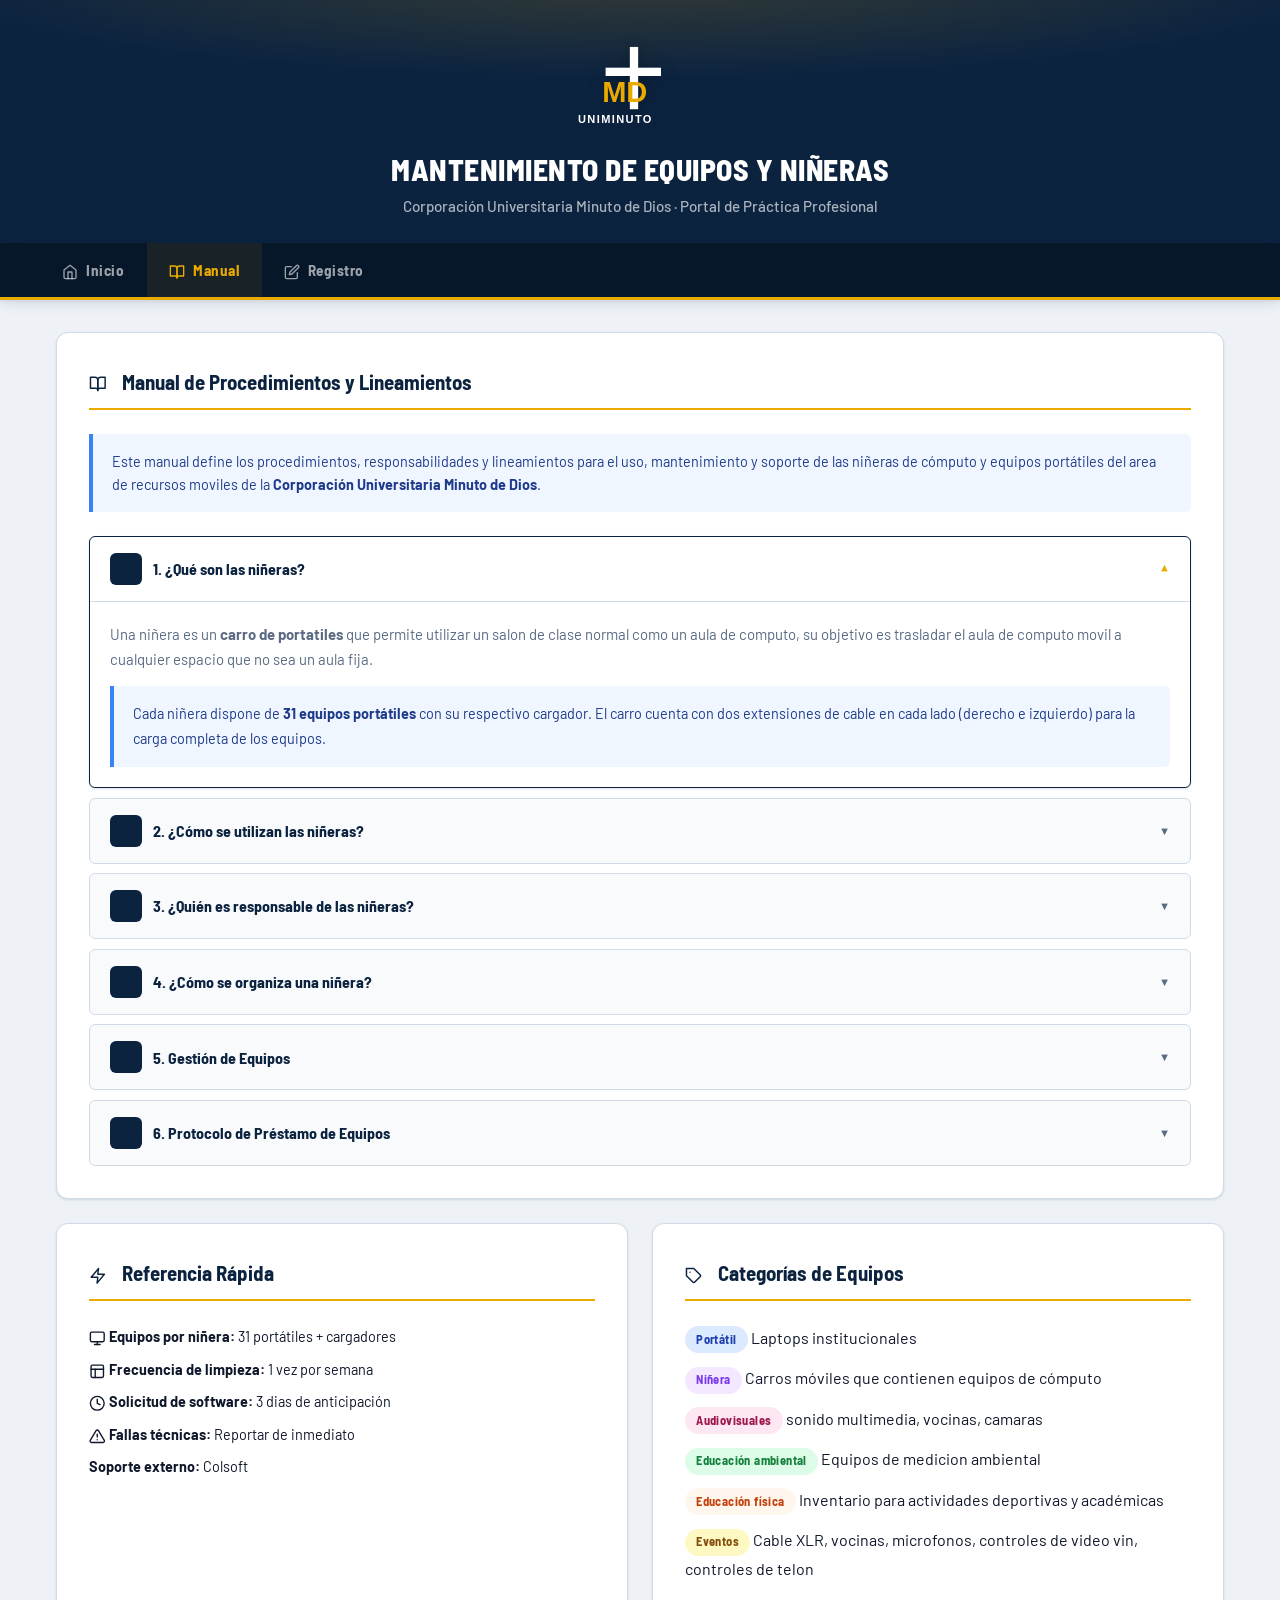
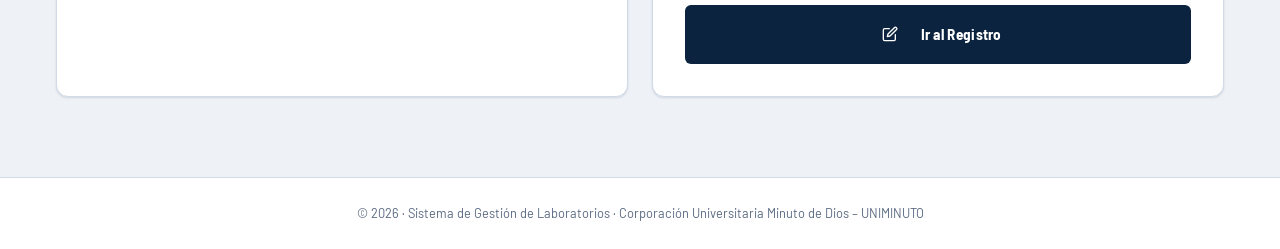
==== commit 12add546: "VERSION FINAL - PROYECTO DE PRACTICA PROFESIONAL" ====
--- a/manual.html
+++ b/manual.html
@@ -25,41 +25,38 @@
 
 <nav>
     <div class="nav-container">
-        <a href="index.html"    class="nav-link"><span class="nav-icon svg-icon" aria-hidden="true"><svg xmlns="http://www.w3.org/2000/svg" viewBox="0 0 24 24" fill="none" stroke="currentColor" stroke-width="2" stroke-linecap="round" stroke-linejoin="round"><path d="M3 9l9-7 9 7v11a2 2 0 0 1-2 2H5a2 2 0 0 1-2-2z"/><polyline points="9 22 9 12 15 12 15 22"/></svg></span> Inicio</a>
-        <a href="manual.html"   class="nav-link"><span class="nav-icon svg-icon" aria-hidden="true"><svg xmlns="http://www.w3.org/2000/svg" viewBox="0 0 24 24" fill="none" stroke="currentColor" stroke-width="2" stroke-linecap="round" stroke-linejoin="round"><path d="M2 3h6a4 4 0 0 1 4 4v14a3 3 0 0 0-3-3H2z"/><path d="M22 3h-6a4 4 0 0 0-4 4v14a3 3 0 0 1 3-3h7z"/></svg></span> Manual</a>
-        <a href="registro.html" class="nav-link"><span class="nav-icon svg-icon" aria-hidden="true"><svg xmlns="http://www.w3.org/2000/svg" viewBox="0 0 24 24" fill="none" stroke="currentColor" stroke-width="2" stroke-linecap="round" stroke-linejoin="round"><path d="M16 4h2a2 2 0 0 1 2 2v14a2 2 0 0 1-2 2H6a2 2 0 0 1-2-2V6a2 2 0 0 1 2-2h2"/><rect x="8" y="2" width="8" height="4" rx="1" ry="1"/></svg></span> Registro</a>
+        <a href="index.html"    class="nav-link"><span class="nav-icon svg-icon" data-icon="home"></span> Inicio</a>
+        <a href="manual.html"   class="nav-link active"><span class="nav-icon svg-icon" data-icon="book"></span> Manual</a>
+        <a href="registro.html" class="nav-link"><span class="nav-icon svg-icon" data-icon="edit"></span> Registro</a>
     </div>
 </nav>
 
 <main>
     <div class="grid-2">
 
-        <!-- MANUAL PRINCIPAL -->
         <div class="card col-full">
             <h2 class="card-title">
-                <span class="card-title-icon svg-icon" aria-hidden="true"><svg xmlns="http://www.w3.org/2000/svg" viewBox="0 0 24 24" fill="none" stroke="currentColor" stroke-width="2" stroke-linecap="round" stroke-linejoin="round"><path d="M2 3h6a4 4 0 0 1 4 4v14a3 3 0 0 0-3-3H2z"/><path d="M22 3h-6a4 4 0 0 0-4 4v14a3 3 0 0 1 3-3h7z"/></svg></span>
+                <span class="card-title-icon svg-icon" data-icon="book"></span>
                 Manual de Procedimientos y Lineamientos
             </h2>
 
             <div class="info-box" style="margin-bottom:1.5rem;">
                 Este manual define los procedimientos, responsabilidades y lineamientos para el uso,
-                mantenimiento y soporte de las niñeras de cómputo y equipos portátiles del laboratorio
-                de la <strong>Corporación Universitaria Minuto de Dios</strong>.
+                mantenimiento y soporte de las niñeras de cómputo y equipos portátiles del area de recursos moviles de la <strong>Corporación Universitaria Minuto de Dios</strong>.
             </div>
 
             <div class="accordion">
-
-                <!-- 1 -->
                 <details open>
                     <summary>
-                        <span class="acc-icon svg-icon" aria-hidden="true"><svg xmlns="http://www.w3.org/2000/svg" viewBox="0 0 24 24" fill="none" stroke="currentColor" stroke-width="2" stroke-linecap="round" stroke-linejoin="round"><rect x="2" y="3" width="20" height="14" rx="2" ry="2"/><line x1="8" y1="21" x2="16" y2="21"/><line x1="12" y1="17" x2="12" y2="21"/></svg></span>
+                        <span class="acc-icon svg-icon" data-icon="monitor"></span>
                         1. ¿Qué son las niñeras?
                         <span class="chevron">▼</span>
                     </summary>
                     <div class="acc-content">
-                        <p>Las niñeras de cómputo son <strong>carros especializados</strong> que permiten a los
-                        profesores de distintas áreas utilizar equipos portátiles que brindan acceso a Internet
-                        a través de la red de dominio de la universidad.</p>
+                        <p>Una niñera es un <strong>carro de portatiles</strong> que permite utilizar un salon 
+                        de clase normal como un aula de computo, su objetivo es trasladar el aula de computo movil a 
+                        cualquier espacio que no sea un aula fija.
+                        </p>
                         <div class="info-box">
                             Cada niñera dispone de <strong>31 equipos portátiles</strong> con su respectivo cargador.
                             El carro cuenta con dos extensiones de cable en cada lado (derecho e izquierdo)
@@ -68,30 +65,28 @@
                     </div>
                 </details>
 
-                <!-- 2 -->
-                <details>
-                    <summary>
-                        <span class="acc-icon svg-icon" aria-hidden="true"><svg xmlns="http://www.w3.org/2000/svg" viewBox="0 0 24 24" fill="none" stroke="currentColor" stroke-width="2" stroke-linecap="round" stroke-linejoin="round"><path d="M16 4h2a2 2 0 0 1 2 2v14a2 2 0 0 1-2 2H6a2 2 0 0 1-2-2V6a2 2 0 0 1 2-2h2"/><rect x="8" y="2" width="8" height="4" rx="1" ry="1"/></svg></span>
+                <details>
+                    <summary>
+                        <span class="acc-icon svg-icon" data-icon="server"></span>
                         2. ¿Cómo se utilizan las niñeras?
                         <span class="chevron">▼</span>
                     </summary>
                     <div class="acc-content">
-                        <p>Cada niñera se utiliza de acuerdo con la clase solicitada por el docente.</p>
+                        <p>Cada niñera tiene un software especial, de acuerdo al software que tenga asimismo se asigna a un programa academico y a una materia especifica.</p>
                         <p>Si el profesor requiere un programa específico, debe solicitarlo directamente con los
-                        <strong>responsables de jornada</strong> o con la <strong>jefa de laboratorios de cómputo</strong>
+                        <strong>Auxiliares de laboratorios</strong> o con la <strong>Lider del area de laboratorios</strong>
                         con anticipación.</p>
                         <div class="warning-box">
-                            <span class="warn-icon svg-icon" aria-hidden="true"><svg xmlns="http://www.w3.org/2000/svg" viewBox="0 0 24 24" fill="none" stroke="currentColor" stroke-width="2" stroke-linecap="round" stroke-linejoin="round"><path d="M10.29 3.86L1.82 18a2 2 0 0 0 1.71 3h16.94a2 2 0 0 0 1.71-3L13.71 3.86a2 2 0 0 0-3.42 0z"/><line x1="12" y1="9" x2="12" y2="13"/><line x1="12" y1="17" x2="12.01" y2="17"/></svg></span>
+                            <span class="warn-icon svg-icon" data-icon="alert"></span>
                             <strong>Importante:</strong> Las solicitudes de software específico deben realizarse
-                            con al menos 24 horas de antelación para garantizar su disponibilidad.
-                        </div>
-                    </div>
-                </details>
-
-                <!-- 3 -->
-                <details>
-                    <summary>
-                        <span class="acc-icon svg-icon" aria-hidden="true"><svg xmlns="http://www.w3.org/2000/svg" viewBox="0 0 24 24" fill="none" stroke="currentColor" stroke-width="2" stroke-linecap="round" stroke-linejoin="round"><path d="M17 21v-2a4 4 0 0 0-4-4H5a4 4 0 0 0-4 4v2"/><circle cx="9" cy="7" r="4"/><path d="M23 21v-2a4 4 0 0 0-3-3.87"/><path d="M16 3.13a4 4 0 0 1 0 7.75"/></svg></span>
+                            con al menos 3 dias de anticipacion.
+                        </div>
+                    </div>
+                </details>
+
+                <details>
+                    <summary>
+                        <span class="acc-icon svg-icon" data-icon="user-check"></span>
                         3. ¿Quién es responsable de las niñeras?
                         <span class="chevron">▼</span>
                     </summary>
@@ -99,47 +94,49 @@
                         <p>Los responsables de las niñeras y equipos son:</p>
                         <ul class="acc-list">
                             <li>El <strong>practicante</strong> asignado a la jornada.</li>
-                            <li>Los <strong>responsables de jornada</strong> del laboratorio.</li>
-                            <li>La <strong>jefa de laboratorios de cómputo</strong> como supervisora general.</li>
+                            <li>Los <strong>auxiliares</strong> de laboratorio.</li>
+                            <li>bajo la supervicion de la <strong>Lider del area de laboratorios</strong> como supervisora general.</li>
                         </ul>
-                        <p>Todos son corresponsables tanto de los laboratorios de cómputo como de las niñeras
-                        y los equipos de préstamo dentro de la oficina.</p>
-                    </div>
-                </details>
-
-                <!-- 4 -->
-                <details>
-                    <summary>
-                        <span class="acc-icon svg-icon" aria-hidden="true"><svg xmlns="http://www.w3.org/2000/svg" viewBox="0 0 24 24" fill="none" stroke="currentColor" stroke-width="2" stroke-linecap="round" stroke-linejoin="round"><line x1="16.5" y1="9.4" x2="7.5" y2="4.21"/><path d="M21 16V8a2 2 0 0 0-1-1.73l-7-4a2 2 0 0 0-2 0l-7 4A2 2 0 0 0 3 8v8a2 2 0 0 0 1 1.73l7 4a2 2 0 0 0 2 0l7-4A2 2 0 0 0 21 16z"/><polyline points="3.27 6.96 12 12.01 20.73 6.96"/><line x1="12" y1="22.08" x2="12" y2="12"/></svg></span>
+                        <p>Todos son responsables tanto de los laboratorios de cómputo como de las niñeras
+                        y los equipos de préstamo dentro de la oficina de recursos moviles.</p>
+                    </div>
+                </details>
+
+                <details>
+                    <summary>
+                        <span class="acc-icon svg-icon" data-icon="truck"></span>
                         4. ¿Cómo se organiza una niñera?
                         <span class="chevron">▼</span>
                     </summary>
                     <div class="acc-content">
-                        <p>Cada niñera contiene bandejas de hierro. El equipo portátil debe colocarse
-                        con el <strong>enchufe del cargador visible</strong>.</p>
+                        <p> Una niñera es un carro de portatiles en donde hay entrepaños y ahi se ubican los portatiles,
+                            la niñera se debe organizar por numeros para verificar que todo este completo y la niñera debe estar totalmente cargada y limpia, apta para el publico.
+                             El carro permite cargar todos los portatiles y todo debe estar listo antes de la clase.  
+                        </p>
                         <p>Los cargadores deben estar <strong>envueltos correctamente</strong> según las
-                        indicaciones del responsable de jornada y conectados a los equipos.</p>
+                        indicaciones del auxiliar de laboratorio y conectados a los equipos.</p>
+                        
                         <div class="warning-box">
-                            <span class="warn-icon svg-icon" aria-hidden="true"><svg xmlns="http://www.w3.org/2000/svg" viewBox="0 0 24 24" fill="none" stroke="currentColor" stroke-width="2" stroke-linecap="round" stroke-linejoin="round"><path d="M10.29 3.86L1.82 18a2 2 0 0 0 1.71 3h16.94a2 2 0 0 0 1.71-3L13.71 3.86a2 2 0 0 0-3.42 0z"/><line x1="12" y1="9" x2="12" y2="13"/><line x1="12" y1="17" x2="12.01" y2="17"/></svg></span>
-                            <strong>Nota institucional:</strong> Las niñeras siempre deben entregarse de
-                            manera ordenada desde la oficina y devolverse en el mismo estado. Si el docente
-                            causa algún daño o entrega la niñera en mal estado, <strong>no se recibirá</strong>
-                            y se notificará a la jefa de laboratorios.
-                        </div>
-                    </div>
-                </details>
-
-                <!-- 5 -->
-                <details>
-                    <summary>
-                        <span class="acc-icon svg-icon" aria-hidden="true"><svg xmlns="http://www.w3.org/2000/svg" viewBox="0 0 24 24" fill="none" stroke="currentColor" stroke-width="2" stroke-linecap="round" stroke-linejoin="round"><path d="M14.7 6.3a1 1 0 0 0 0 1.4l1.6 1.6a1 1 0 0 0 1.4 0l3.77-3.77a6 6 0 0 1-7.94 7.94l-6.91 6.91a2.12 2.12 0 0 1-3-3l6.91-6.91a6 6 0 0 1 7.94-7.94l-3.76 3.76z"/></svg></span>
-                        5. Gestión, Limpieza y Soporte de Equipos
-                        <span class="chevron">▼</span>
-                    </summary>
-                    <div class="acc-content">
-
+                            <span class="warn-icon svg-icon" data-icon="alert"></span>
+                            <div class="warning-text">
+                                <strong>Nota institucional:</strong> Las niñeras siempre deben entregarse de
+                                manera ordenada desde la oficina y devolverse en el mismo estado. Si el docente
+                                causa algún daño o entrega la niñera en mal estado, <strong>no se recibirá</strong>
+                                y se notificará a la Lider de laboratorios.
+                            </div>
+                        </div>
+                    </div>
+                </details>
+
+                <details>
+                    <summary>
+                        <span class="acc-icon svg-icon" data-icon="tool"></span>
+                        5. Gestión de Equipos
+                        <span class="chevron">▼</span>
+                    </summary>
+                    <div class="acc-content">
                         <h3>
-                            <span class="h3-icon svg-icon" aria-hidden="true"><svg xmlns="http://www.w3.org/2000/svg" viewBox="0 0 24 24" fill="none" stroke="currentColor" stroke-width="2" stroke-linecap="round" stroke-linejoin="round"><path d="M21 15v4a2 2 0 0 1-2 2H5a2 2 0 0 1-2-2v-4"/><polyline points="17 8 12 3 7 8"/><line x1="12" y1="3" x2="12" y2="15"/></svg></span>
+                            <span class="h3-icon svg-icon" data-icon="arrow-up-down"></span>
                             Entrega y Recepción
                         </h3>
                         <p>Cada equipo se entrega con su cargador y posee un número asignado que debe
@@ -147,11 +144,11 @@
                         en <strong>buen estado</strong>; cualquier daño debe reportarse de inmediato.</p>
 
                         <h3>
-                            <span class="h3-icon svg-icon" aria-hidden="true"><svg xmlns="http://www.w3.org/2000/svg" viewBox="0 0 24 24" fill="none" stroke="currentColor" stroke-width="2" stroke-linecap="round" stroke-linejoin="round"><path d="M3 6h18M8 6V4a2 2 0 0 1 2-2h4a2 2 0 0 1 2 2v2m3 0v14a2 2 0 0 1-2 2H5a2 2 0 0 1-2-2V6h18"/></svg></span>
+                            <span class="h3-icon svg-icon" data-icon="layout"></span>
                             Protocolo de Limpieza Semanal
                         </h3>
                         <p>Los equipos deben limpiarse <strong>1 vez por semana sin excepciones</strong>.
-                        Elementos autorizados dentro de la oficina:</p>
+                        los elementos que se necesitan para la limpieza dentro de la oficina son los siguientes:</p>
                         <ul class="acc-list">
                             <li><strong>Limpiador de pantalla líquido</strong> — únicamente para pantallas.</li>
                             <li><strong>Trapos secos</strong> — para la limpieza general del equipo.</li>
@@ -160,25 +157,24 @@
                         </ul>
 
                         <h3>
-                            <span class="h3-icon svg-icon" aria-hidden="true"><svg xmlns="http://www.w3.org/2000/svg" viewBox="0 0 24 24" fill="none" stroke="currentColor" stroke-width="2" stroke-linecap="round" stroke-linejoin="round"><path d="M10.29 3.86L1.82 18a2 2 0 0 0 1.71 3h16.94a2 2 0 0 0 1.71-3L13.71 3.86a2 2 0 0 0-3.42 0z"/><line x1="12" y1="9" x2="12" y2="13"/><line x1="12" y1="17" x2="12.01" y2="17"/></svg></span>
+                            <span class="h3-icon svg-icon" data-icon="alert"></span>
                             Reporte de Fallas
                         </h3>
                         <p>Ante cualquier daño o falla técnica, el reporte debe hacerse
-                        <strong>de inmediato</strong> con el responsable de jornada y la jefa de laboratorio,
+                        <strong>de inmediato</strong> por escrito con el responsable de jornada y a la Lider del area,
                         para aplicar las medidas de garantía o soporte técnico por parte de <em>Colsoft</em>.</p>
 
                         <div class="info-box" style="margin-top:1rem;">
-                            <span class="info-icon svg-icon" aria-hidden="true"><svg xmlns="http://www.w3.org/2000/svg" viewBox="0 0 24 24" fill="none" stroke="currentColor" stroke-width="2" stroke-linecap="round" stroke-linejoin="round"><line x1="9" y1="18" x2="15" y2="18"/><line x1="10" y1="22" x2="14" y2="22"/><path d="M15.09 14c.18-.98.65-1.74 1.41-2.5A4.65 4.65 0 0 0 18 8 6 6 0 0 0 6 8c0 1 .23 2.23 1.5 3.5A4.61 4.61 0 0 1 8.91 14"/></svg></span>
+                            <span class="info-icon svg-icon" data-icon="info"></span>
                             <strong>Tip:</strong> Utiliza la sección de <a href="registro.html" style="color:var(--primary);font-weight:700;">Registro</a>
                             para documentar cada falla o mantenimiento realizado.
                         </div>
                     </div>
                 </details>
 
-                <!-- 6 -->
-                <details>
-                    <summary>
-                        <span class="acc-icon svg-icon" aria-hidden="true"><svg xmlns="http://www.w3.org/2000/svg" viewBox="0 0 24 24" fill="none" stroke="currentColor" stroke-width="2" stroke-linecap="round" stroke-linejoin="round"><path d="M20.84 4.61a5.5 5.5 0 0 0-7.78 0L12 5.67l-1.06-1.06a5.5 5.5 0 0 0-7.78 7.78l1.06 1.06L12 21.23l7.78-7.78 1.06-1.06a5.5 5.5 0 0 0 0-7.78z"/></svg></span>
+                <details>
+                    <summary>
+                        <span class="acc-icon svg-icon" data-icon="link"></span>
                         6. Protocolo de Préstamo de Equipos
                         <span class="chevron">▼</span>
                     </summary>
@@ -186,91 +182,87 @@
                         <p>El préstamo de equipos internos (no pertenecientes a niñeras) sigue un proceso
                         de registro obligatorio:</p>
                         <ul class="acc-list">
-                            <li>Verificar la identidad del solicitante (docente o administrativo).</li>
-                            <li>Registrar el serial del equipo, tipo y nombre del responsable en el sistema.</li>
+                            <li>Verificar la identidad del solicitante (Con carnet Uwallet).</li>
+                            <li>Registrar el serial del equipo, tipo y nombre del responsable en el Excel.</li>
                             <li>Entregar el equipo con cargador en perfecto estado.</li>
-                            <li>Verificar el estado del equipo a la devolución antes de firmar conformidad.</li>
+                            <li>Verificar el estado del equipo a la entrega y devolución.</li>
                         </ul>
                         <div class="warning-box">
-                            <span class="warn-icon svg-icon" aria-hidden="true"><svg xmlns="http://www.w3.org/2000/svg" viewBox="0 0 24 24" fill="none" stroke="currentColor" stroke-width="2" stroke-linecap="round" stroke-linejoin="round"><path d="M10.29 3.86L1.82 18a2 2 0 0 0 1.71 3h16.94a2 2 0 0 0 1.71-3L13.71 3.86a2 2 0 0 0-3.42 0z"/><line x1="12" y1="9" x2="12" y2="13"/><line x1="12" y1="17" x2="12.01" y2="17"/></svg></span>
-                            Si el equipo es devuelto con daños, <strong>no se acepta</strong> y se escala
-                            directamente a la jefa de laboratorios sin excepción.
-                        </div>
-                    </div>
-                </details>
-
-            </div>
-        </div>
-
-        <!-- REFERENCIA RÁPIDA -->
+                            <span class="warn-icon svg-icon" data-icon="alert"></span>
+                            <div class="warning-text">
+                                Si el equipo es devuelto con daños, <strong>no se acepta</strong> y se escala
+                                directamente a la Lider de laboratorios sin excepción.
+                            </div>
+                        </div>
+                    </div>
+                </details>
+
+            </div>
+        </div>
+
         <div class="card">
             <h2 class="card-title">
-                <span class="card-title-icon svg-icon" aria-hidden="true"><svg xmlns="http://www.w3.org/2000/svg" viewBox="0 0 24 24" fill="none" stroke="currentColor" stroke-width="2" stroke-linecap="round" stroke-linejoin="round"><polygon points="13 2 3 14 12 14 11 22 21 10 12 10 13 2"/></svg></span>
+                <span class="card-title-icon svg-icon" data-icon="zap"></span>
                 Referencia Rápida
             </h2>
             <div style="display:flex;flex-direction:column;gap:.6rem;font-size:.9rem;">
                 <div class="ref-item">
-                    <span class="ref-icon svg-icon" aria-hidden="true"><svg xmlns="http://www.w3.org/2000/svg" viewBox="0 0 24 24" fill="none" stroke="currentColor" stroke-width="2" stroke-linecap="round" stroke-linejoin="round"><rect x="2" y="3" width="20" height="14" rx="2" ry="2"/><line x1="8" y1="21" x2="16" y2="21"/><line x1="12" y1="17" x2="12" y2="21"/></svg></span>
+                    <span class="ref-icon svg-icon" data-icon="monitor"></span>
                     <span><strong>Equipos por niñera:</strong> 31 portátiles + cargadores</span>
                 </div>
                 <div class="ref-item">
-                    <span class="ref-icon svg-icon" aria-hidden="true"><svg xmlns="http://www.w3.org/2000/svg" viewBox="0 0 24 24" fill="none" stroke="currentColor" stroke-width="2" stroke-linecap="round" stroke-linejoin="round"><path d="M3 6h18M8 6V4a2 2 0 0 1 2-2h4a2 2 0 0 1 2 2v2m3 0v14a2 2 0 0 1-2 2H5a2 2 0 0 1-2-2V6h18"/></svg></span>
+                    <span class="ref-icon svg-icon" data-icon="layout"></span>
                     <span><strong>Frecuencia de limpieza:</strong> 1 vez por semana</span>
                 </div>
                 <div class="ref-item">
-                    <span class="ref-icon svg-icon" aria-hidden="true"><svg xmlns="http://www.w3.org/2000/svg" viewBox="0 0 24 24" fill="none" stroke="currentColor" stroke-width="2" stroke-linecap="round" stroke-linejoin="round"><circle cx="12" cy="12" r="10"/><polyline points="12 6 12 12 16 14"/></svg></span>
-                    <span><strong>Solicitud de software:</strong> 24h de anticipación</span>
-                </div>
-                <div class="ref-item">
-                    <span class="ref-icon svg-icon" aria-hidden="true"><svg xmlns="http://www.w3.org/2000/svg" viewBox="0 0 24 24" fill="none" stroke="currentColor" stroke-width="2" stroke-linecap="round" stroke-linejoin="round"><path d="M10.29 3.86L1.82 18a2 2 0 0 0 1.71 3h16.94a2 2 0 0 0 1.71-3L13.71 3.86a2 2 0 0 0-3.42 0z"/><line x1="12" y1="9" x2="12" y2="13"/><line x1="12" y1="17" x2="12.01" y2="17"/></svg></span>
+                    <span class="ref-icon svg-icon" data-icon="clock"></span>
+                    <span><strong>Solicitud de software:</strong> 3 dias de anticipación</span>
+                </div>
+                <div class="ref-item">
+                    <span class="ref-icon svg-icon" data-icon="alert"></span>
                     <span><strong>Fallas técnicas:</strong> Reportar de inmediato</span>
                 </div>
                 <div class="ref-item">
-                    <span class="ref-icon svg-icon" aria-hidden="true"><svg xmlns="http://www.w3.org/2000/svg" viewBox="0 0 24 24" fill="none" stroke="currentColor" stroke-width="2" stroke-linecap="round" stroke-linejoin="round"><rect x="4" y="2" width="16" height="20" rx="2" ry="2"/><path d="M9 22v-4h6v4"/><path d="M8 6h.01M16 6h.01M8 10h.01M16 10h.01M8 14h.01M16 14h.01"/></svg></span>
+                    <span class="ref-icon svg-icon" data-icon="phone"></span>
                     <span><strong>Soporte externo:</strong> Colsoft</span>
                 </div>
             </div>
         </div>
 
-        <!-- TIPOS DE EQUIPO -->
         <div class="card">
             <h2 class="card-title">
                 <span class="card-title-icon svg-icon" aria-hidden="true"><svg xmlns="http://www.w3.org/2000/svg" viewBox="0 0 24 24" fill="none" stroke="currentColor" stroke-width="2" stroke-linecap="round" stroke-linejoin="round"><path d="M20.59 13.41l-7.17 7.17a2 2 0 0 1-2.83 0L2 12V2h10l8.59 8.59a2 2 0 0 1 0 2.82z"/><line x1="7" y1="7" x2="7.01" y2="7"/></svg></span>
-                Tipos de Equipo
+                Categorías de Equipos
             </h2>
             <div style="display:flex;flex-direction:column;gap:.75rem;">
                 <div class="type-row">
-                    <span class="badge badge-ninera">
-                        <span class="badge-icon svg-icon" aria-hidden="true"><svg xmlns="http://www.w3.org/2000/svg" viewBox="0 0 24 24" fill="none" stroke="currentColor" stroke-width="2.5" stroke-linecap="round" stroke-linejoin="round"><rect x="2" y="3" width="20" height="14" rx="2" ry="2"/><line x1="8" y1="21" x2="16" y2="21"/><line x1="12" y1="17" x2="12" y2="21"/></svg></span>
-                        Niñera
-                    </span>
-                    <span class="type-desc">Equipos asignados a carros niñera para uso en aulas</span>
-                </div>
-                <div class="type-row">
-                    <span class="badge badge-prestamo">
-                        <span class="badge-icon svg-icon" aria-hidden="true"><svg xmlns="http://www.w3.org/2000/svg" viewBox="0 0 24 24" fill="none" stroke="currentColor" stroke-width="2.5" stroke-linecap="round" stroke-linejoin="round"><line x1="16.5" y1="9.4" x2="7.5" y2="4.21"/><path d="M21 16V8a2 2 0 0 0-1-1.73l-7-4a2 2 0 0 0-2 0l-7 4A2 2 0 0 0 3 8v8a2 2 0 0 0 1 1.73l7 4a2 2 0 0 0 2 0l7-4A2 2 0 0 0 21 16z"/></svg></span>
-                        Préstamo
-                    </span>
-                    <span class="type-desc">Equipos de préstamo interno de la oficina</span>
-                </div>
-                <div class="type-row">
-                    <span class="badge badge-bienestar">
-                        <span class="badge-icon svg-icon" aria-hidden="true"><svg xmlns="http://www.w3.org/2000/svg" viewBox="0 0 24 24" fill="none" stroke="currentColor" stroke-width="2.5" stroke-linecap="round" stroke-linejoin="round"><path d="M22 12h-4l-3 9L9 3l-3 9H2"/></svg></span>
-                        Bienestar
-                    </span>
-                    <span class="type-desc">Equipos asignados al área de Bienestar Universitario</span>
-                </div>
-                <div class="type-row">
-                    <span class="badge badge-docente">
-                        <span class="badge-icon svg-icon" aria-hidden="true"><svg xmlns="http://www.w3.org/2000/svg" viewBox="0 0 24 24" fill="none" stroke="currentColor" stroke-width="2.5" stroke-linecap="round" stroke-linejoin="round"><path d="M22 10v6M2 10l10-5 10 5-10 5z"/><path d="M6 12v5c3 3 9 3 12 0v-5"/></svg></span>
-                        Docente
-                    </span>
-                    <span class="type-desc">Equipos asignados a docentes o materias específicas</span>
+                    <span class="badge badge-portatil">Portátil</span>
+                    <span class="type-desc">Laptops institucionales</span>
+                </div>
+                <div class="type-row">
+                    <span class="badge badge-ninera">Niñera</span>
+                    <span class="type-desc">Carros móviles que contienen equipos de cómputo</span>
+                </div>
+                <div class="type-row">
+                    <span class="badge badge-audiovisuales">Audiovisuales</span>
+                    <span class="type-desc">sonido multimedia, vocinas, camaras</span>
+                </div>
+                <div class="type-row">
+                    <span class="badge badge-educacion-ambiental">Educación ambiental</span>
+                    <span class="type-desc">Equipos de medicion ambiental </span>
+                </div>
+                <div class="type-row">
+                    <span class="badge badge-educacion-fisica">Educación física</span>
+                    <span class="type-desc">Inventario para actividades deportivas y académicas</span>
+                </div>
+                <div class="type-row">
+                    <span class="badge badge-eventos">Eventos</span>
+                    <span class="type-desc">Cable XLR, vocinas, microfonos, controles de video vin, controles de telon</span>
                 </div>
             </div>
             <div style="margin-top:1.5rem;">
                 <a href="registro.html" class="btn btn-primary">
-                    <span class="btn-icon svg-icon" aria-hidden="true"><svg xmlns="http://www.w3.org/2000/svg" viewBox="0 0 24 24" fill="none" stroke="currentColor" stroke-width="2" stroke-linecap="round" stroke-linejoin="round"><path d="M11 4H4a2 2 0 0 0-2 2v14a2 2 0 0 0 2 2h14a2 2 0 0 0 2-2v-7"/><path d="M18.5 2.5a2.121 2.121 0 0 1 3 3L12 15l-4 1 1-4 9.5-9.5z"/></svg></span>
+                    <span class="btn-icon svg-icon" data-icon="edit"></span>
                     Ir al Registro
                 </a>
             </div>
@@ -283,50 +275,7 @@
     <p>&copy; 2026 · Sistema de Gestión de Laboratorios · Corporación Universitaria Minuto de Dios – UNIMINUTO</p>
 </footer>
 
+<script src="icons.js"></script>
 <script src="shared.js"></script>
-
-<style>
-/* SVG icon sizing */
-.svg-icon svg { width: 1.15em; height: 1.15em; display: inline-block; vertical-align: middle; }
-.nav-icon.svg-icon svg { width: 1rem; height: 1rem; }
-.acc-icon.svg-icon { margin-right: .5rem; }
-.acc-icon.svg-icon svg { width: 1.1rem; height: 1.1rem; vertical-align: -0.1em; }
-.card-title-icon.svg-icon { margin-right: .35rem; }
-.card-title-icon.svg-icon svg { width: 1.1rem; height: 1.1rem; vertical-align: -0.15em; }
-.ref-icon.svg-icon { flex-shrink: 0; margin-top: .05rem; }
-.ref-icon.svg-icon svg { width: 1.1rem; height: 1.1rem; }
-.h3-icon.svg-icon { margin-right: .35rem; }
-.h3-icon.svg-icon svg { width: 1rem; height: 1rem; vertical-align: -0.1em; }
-.warn-icon.svg-icon { margin-right: .4rem; vertical-align: middle; }
-.warn-icon.svg-icon svg { width: 1rem; height: 1rem; }
-.info-icon.svg-icon { margin-right: .4rem; vertical-align: middle; }
-.info-icon.svg-icon svg { width: 1rem; height: 1rem; }
-.badge-icon.svg-icon { margin-right: .3rem; }
-.badge-icon.svg-icon svg { width: .85rem; height: .85rem; vertical-align: -0.05em; }
-.btn-icon.svg-icon { margin-right: .4rem; }
-.btn-icon.svg-icon svg { width: 1rem; height: 1rem; vertical-align: -0.1em; }
-
-.ref-item {
-    display: flex;
-    align-items: flex-start;
-    gap: .75rem;
-    padding: .6rem .8rem;
-    background: #f8fafc;
-    border-radius: 6px;
-}
-
-.type-row {
-    display: flex;
-    align-items: center;
-    gap: 1rem;
-    padding: .5rem 0;
-    border-bottom: 1px solid #f1f5f9;
-}
-.type-row:last-child { border-bottom: none; }
-.type-desc { font-size: .85rem; color: var(--text-secondary); }
-
-.warning-box { display: flex; align-items: flex-start; gap: .5rem; }
-.info-box > .info-icon.svg-icon { display: inline; }
-</style>
 </body>
-</html>
+</html>
--- a/styles.css
+++ b/styles.css
@@ -922,3 +922,185 @@
 @media (max-width: 400px) {
     .stats-grid { grid-template-columns: 1fr 1fr; }
 }
+
+/* ==========================================================================
+   CORRECCIONES Y CLASES FALTANTES
+   Las siguientes clases se usan en registro.html y manual.html pero no
+   estaban definidas en el CSS original, causando que el formulario y la
+   tabla no tuvieran su estilo correcto.
+   ========================================================================== */
+
+/* Contador de registros en la barra de filtros */
+.records-count {
+    font-size: 0.82rem;
+    color: var(--text-secondary);
+    font-weight: 600;
+    margin-left: auto;
+    white-space: nowrap;
+    padding: 0.3rem 0.7rem;
+    background: #f1f5f9;
+    border-radius: 9999px;
+    border: 1px solid var(--border);
+}
+
+/* Botón de contorno (reset / limpiar) */
+.btn-outline {
+    background: transparent;
+    color: var(--primary);
+    border: 1.5px solid var(--primary);
+    padding: 0.72rem 1.4rem;
+    font-family: var(--font-heading);
+    font-size: 0.95rem;
+    font-weight: 700;
+    border-radius: var(--radius);
+    cursor: pointer;
+    transition: var(--transition);
+    display: inline-flex;
+    align-items: center;
+    gap: 0.5rem;
+}
+.btn-outline:hover { background: #f0f4ff; }
+
+/* Botón de exportar Excel */
+.btn-export {
+    background: var(--green);
+    color: #fff;
+    border: none;
+    padding: 0.72rem 1.4rem;
+    font-family: var(--font-heading);
+    font-size: 0.95rem;
+    font-weight: 700;
+    border-radius: var(--radius);
+    cursor: pointer;
+    transition: var(--transition);
+    display: inline-flex;
+    align-items: center;
+    gap: 0.5rem;
+    white-space: nowrap;
+}
+.btn-export:hover { background: #15803d; }
+
+/* Botón rojo sólido para eliminar en tablas */
+.btn-danger {
+    background: var(--red);
+    color: #fff;
+    border: none;
+    padding: 0.5rem 1rem;
+    font-family: var(--font-heading);
+    font-size: 0.88rem;
+    font-weight: 700;
+    border-radius: var(--radius);
+    cursor: pointer;
+    transition: var(--transition);
+    display: inline-flex;
+    align-items: center;
+    gap: 0.4rem;
+}
+.btn-danger:hover { background: #b91c1c; }
+
+/* Acciones del formulario (fila de botones inferior) */
+.form-actions {
+    display: flex;
+    gap: 0.75rem;
+    justify-content: flex-end;
+    margin-top: 1.2rem;
+    padding-top: 1.2rem;
+    border-top: 1px solid var(--border);
+}
+
+/* Contenedor del formulario */
+.form-container { width: 100%; }
+
+/* Inputs con ícono prefijado */
+.input-with-icon {
+    position: relative;
+    display: flex;
+    align-items: center;
+}
+.input-with-icon input {
+    padding-left: 2.4rem !important;
+}
+.input-icon {
+    position: absolute;
+    left: 0.75rem;
+    color: var(--text-secondary);
+    display: flex;
+    align-items: center;
+    pointer-events: none;
+    z-index: 1;
+}
+.input-icon svg { width: 1rem; height: 1rem; }
+
+/* Barra de búsqueda con ícono */
+.search-wrap {
+    position: relative;
+    display: flex;
+    align-items: center;
+    flex: 1;
+    min-width: 180px;
+}
+.search-wrap input {
+    width: 100%;
+    padding-left: 2.4rem !important;
+}
+.search-icon {
+    position: absolute;
+    left: 0.75rem;
+    color: var(--text-secondary);
+    display: flex;
+    align-items: center;
+    pointer-events: none;
+    z-index: 1;
+}
+.search-icon svg { width: 1rem; height: 1rem; }
+
+/* Contenedor scrollable de la tabla */
+.table-container {
+    width: 100%;
+    overflow-x: auto;
+    border: 1px solid var(--border);
+    border-radius: var(--radius);
+}
+
+/* Utilidad de alineación */
+.text-center { text-align: center; }
+
+/* FIX: clases de badge para las 6 categorías del sistema.
+   El CSS original solo tenía badge-ninera, badge-prestamo, badge-bienestar
+   y badge-docente, que no coincidían con los tipos reales del formulario. */
+.badge-default          { background: #f1f5f9; color: #475569; }
+.badge-portatil         { background: #dbeafe; color: #1e40af; }
+.badge-ninera           { background: #f3e8ff; color: #7c3aed; }
+.badge-audiovisuales    { background: #fce7f3; color: #9d174d; }
+.badge-educacion-ambiental { background: #dcfce7; color: #15803d; }
+.badge-educacion-fisica { background: #fff7ed; color: #c2410c; }
+.badge-eventos          { background: #fef9c3; color: #854d0e; }
+
+/* Tamaño de iconos dentro de badge (heredan el color del texto) */
+.acc-icon.svg-icon svg,
+.h3-icon.svg-icon svg   { width: 1rem;  height: 1rem; }
+.warn-icon.svg-icon svg,
+.info-icon.svg-icon svg  { width: 1rem;  height: 1rem; display: inline-block; vertical-align: middle; margin-right: .35rem; }
+
+/* SVG icon sizing globals (necesarios para todas las páginas) */
+.svg-icon svg            { width: 1.15em; height: 1.15em; display: inline-block; vertical-align: middle; }
+.stat-icon-wrap.svg-icon svg { width: 1.6rem;  height: 1.6rem; }
+.nav-icon.svg-icon svg   { width: 1rem;   height: 1rem; }
+.qc-icon.svg-icon svg    { width: 1.4rem; height: 1.4rem; }
+.card-title-icon.svg-icon { margin-right: .35rem; }
+.card-title-icon.svg-icon svg { width: 1.1rem; height: 1.1rem; vertical-align: -0.15em; }
+.btn-icon.svg-icon       { margin-right: .4rem; }
+.btn-icon.svg-icon svg   { width: 1rem;   height: 1rem;  vertical-align: -0.1em; }
+.empty-icon.svg-icon svg { width: 3rem;   height: 3rem;  opacity: .4; }
+
+/* Estado vacío mejorado */
+.empty-state {
+    display: none;
+    flex-direction: column;
+    align-items: center;
+    justify-content: center;
+    padding: 3rem 1rem;
+    color: var(--text-secondary);
+    gap: .75rem;
+}
+.empty-state p { font-size: 0.9rem; }
